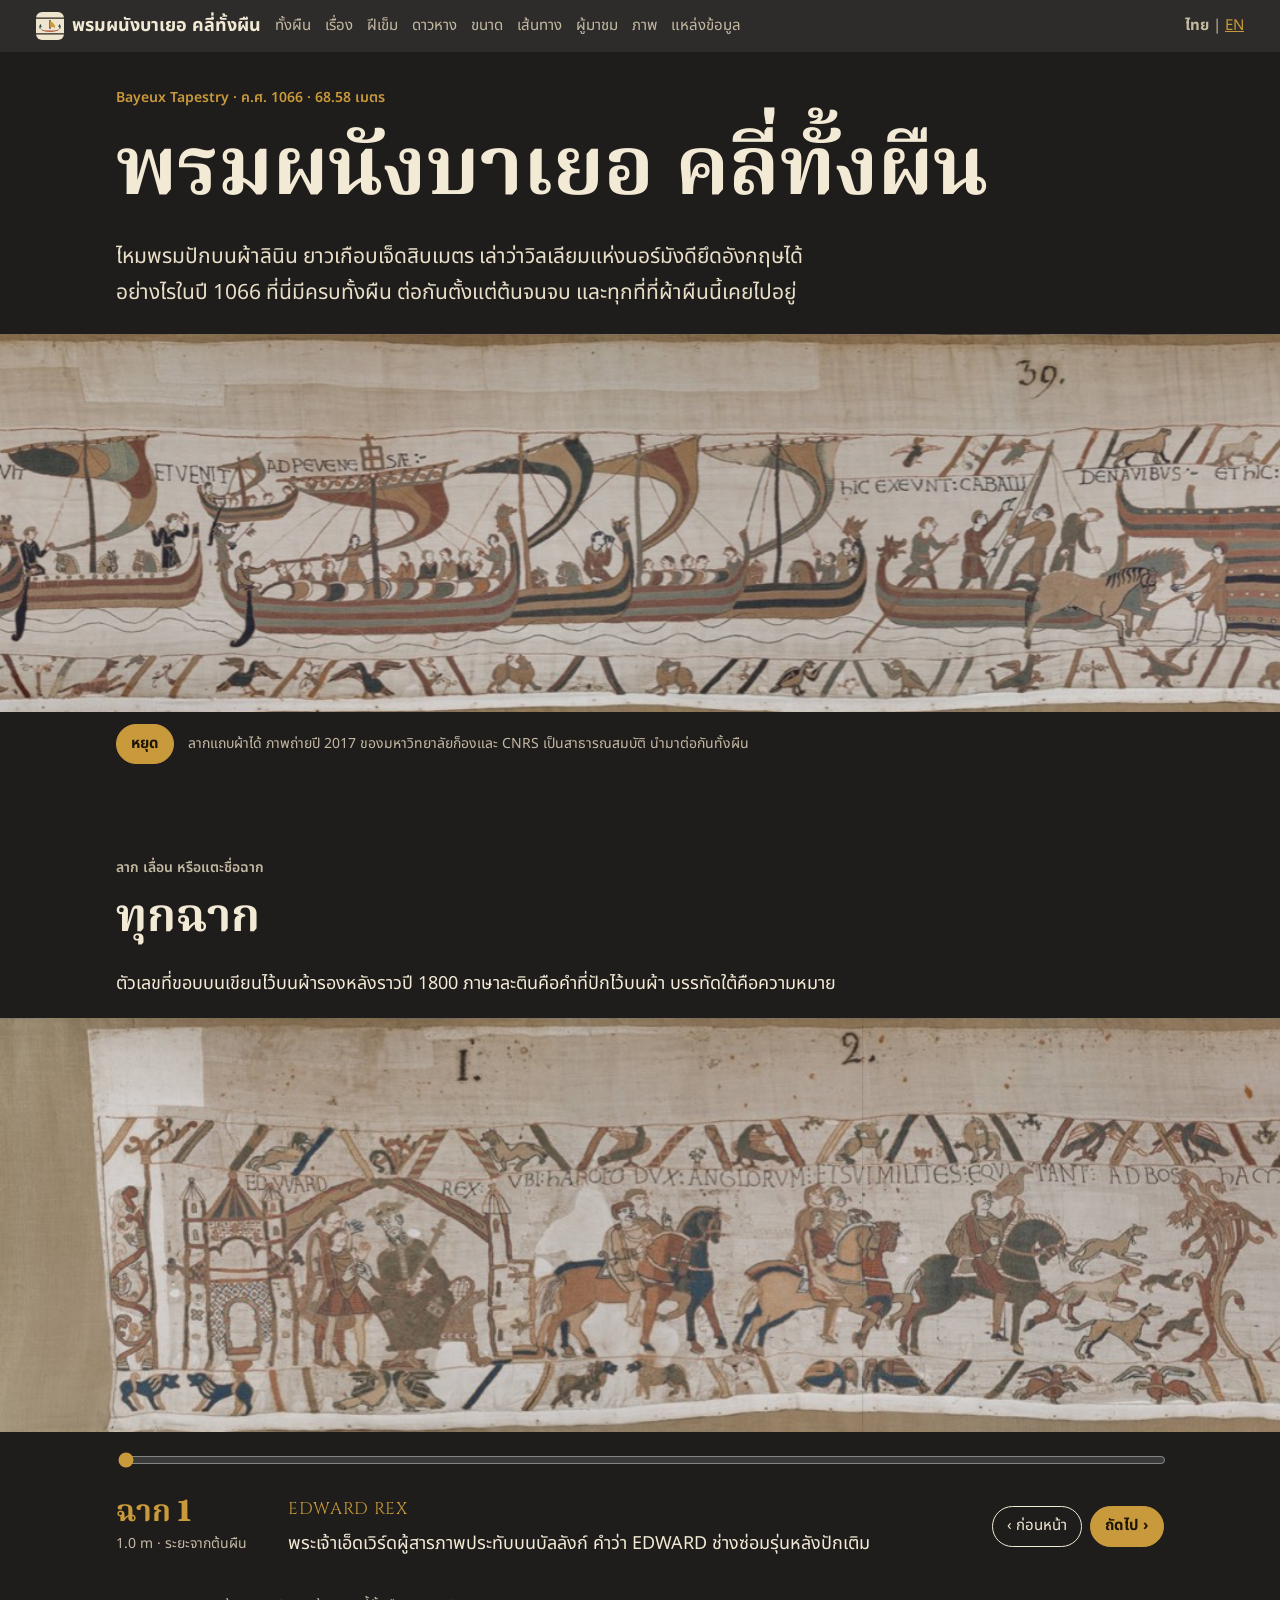
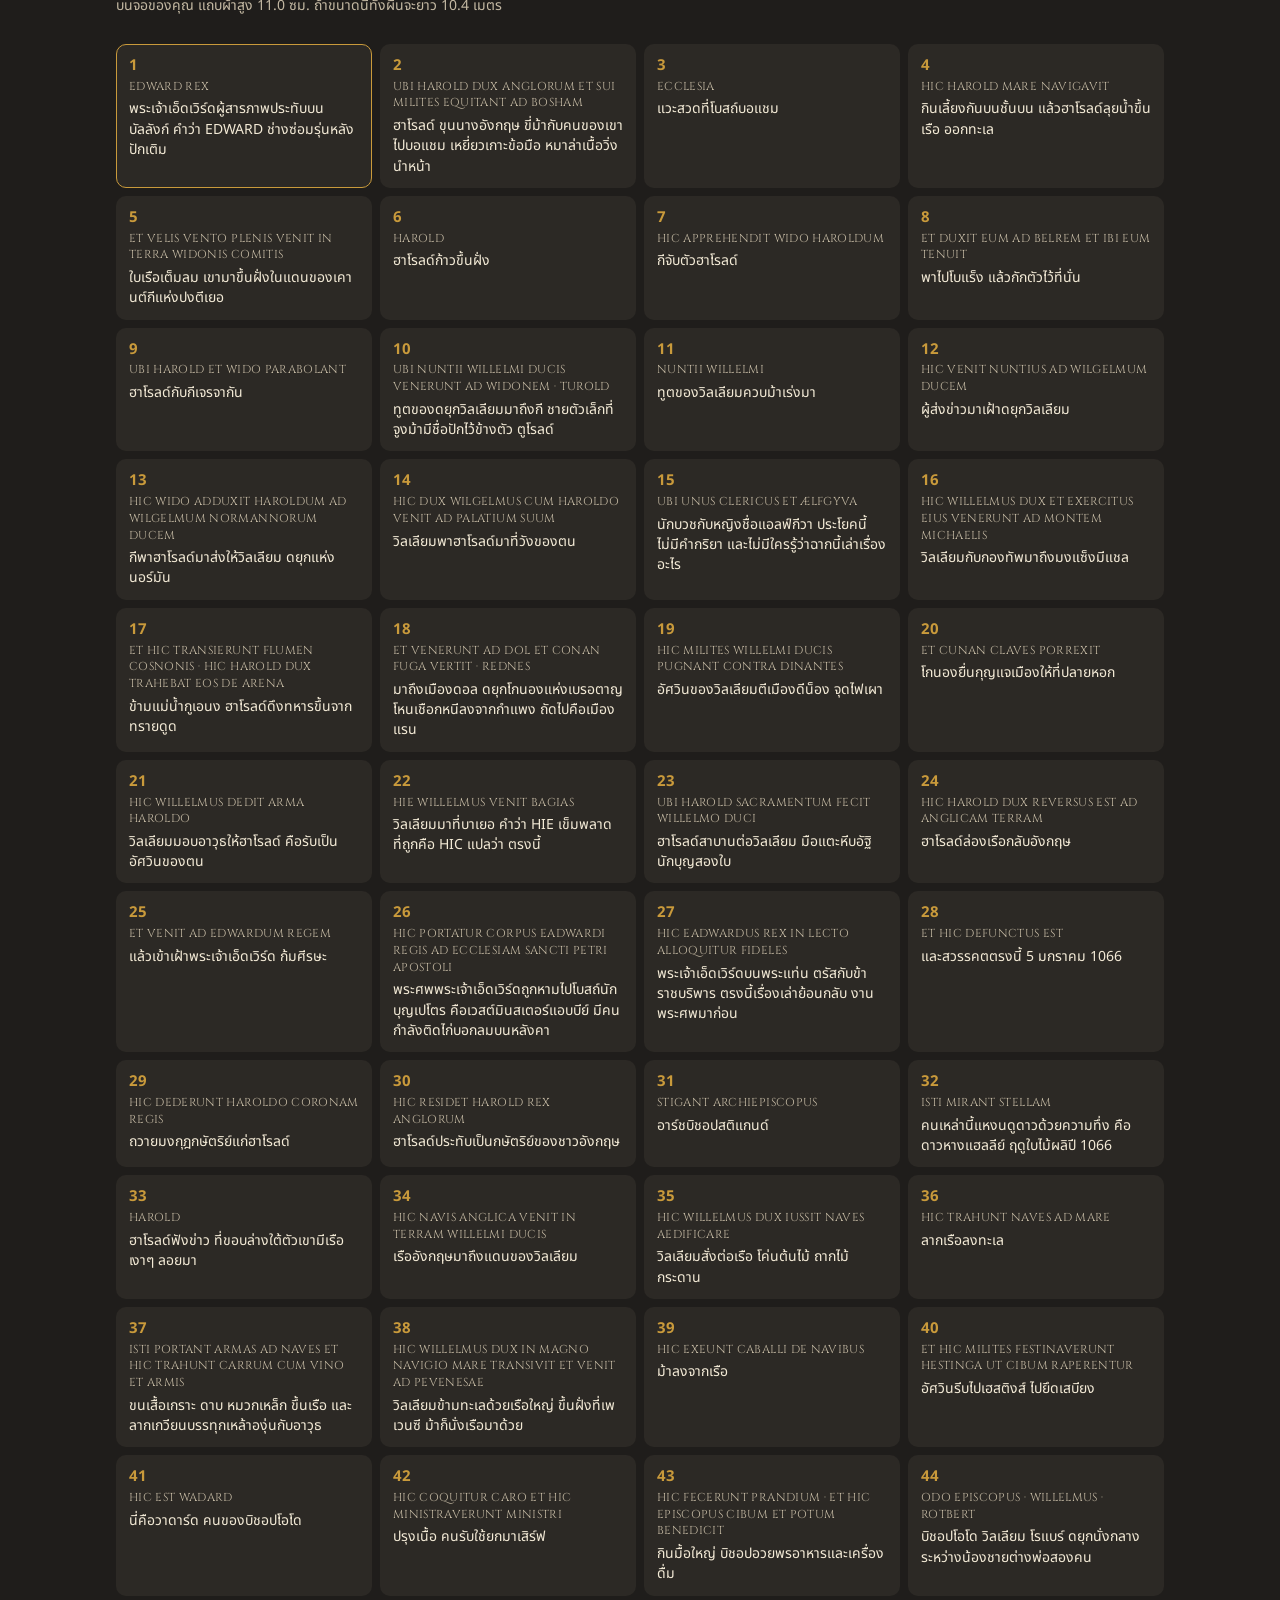
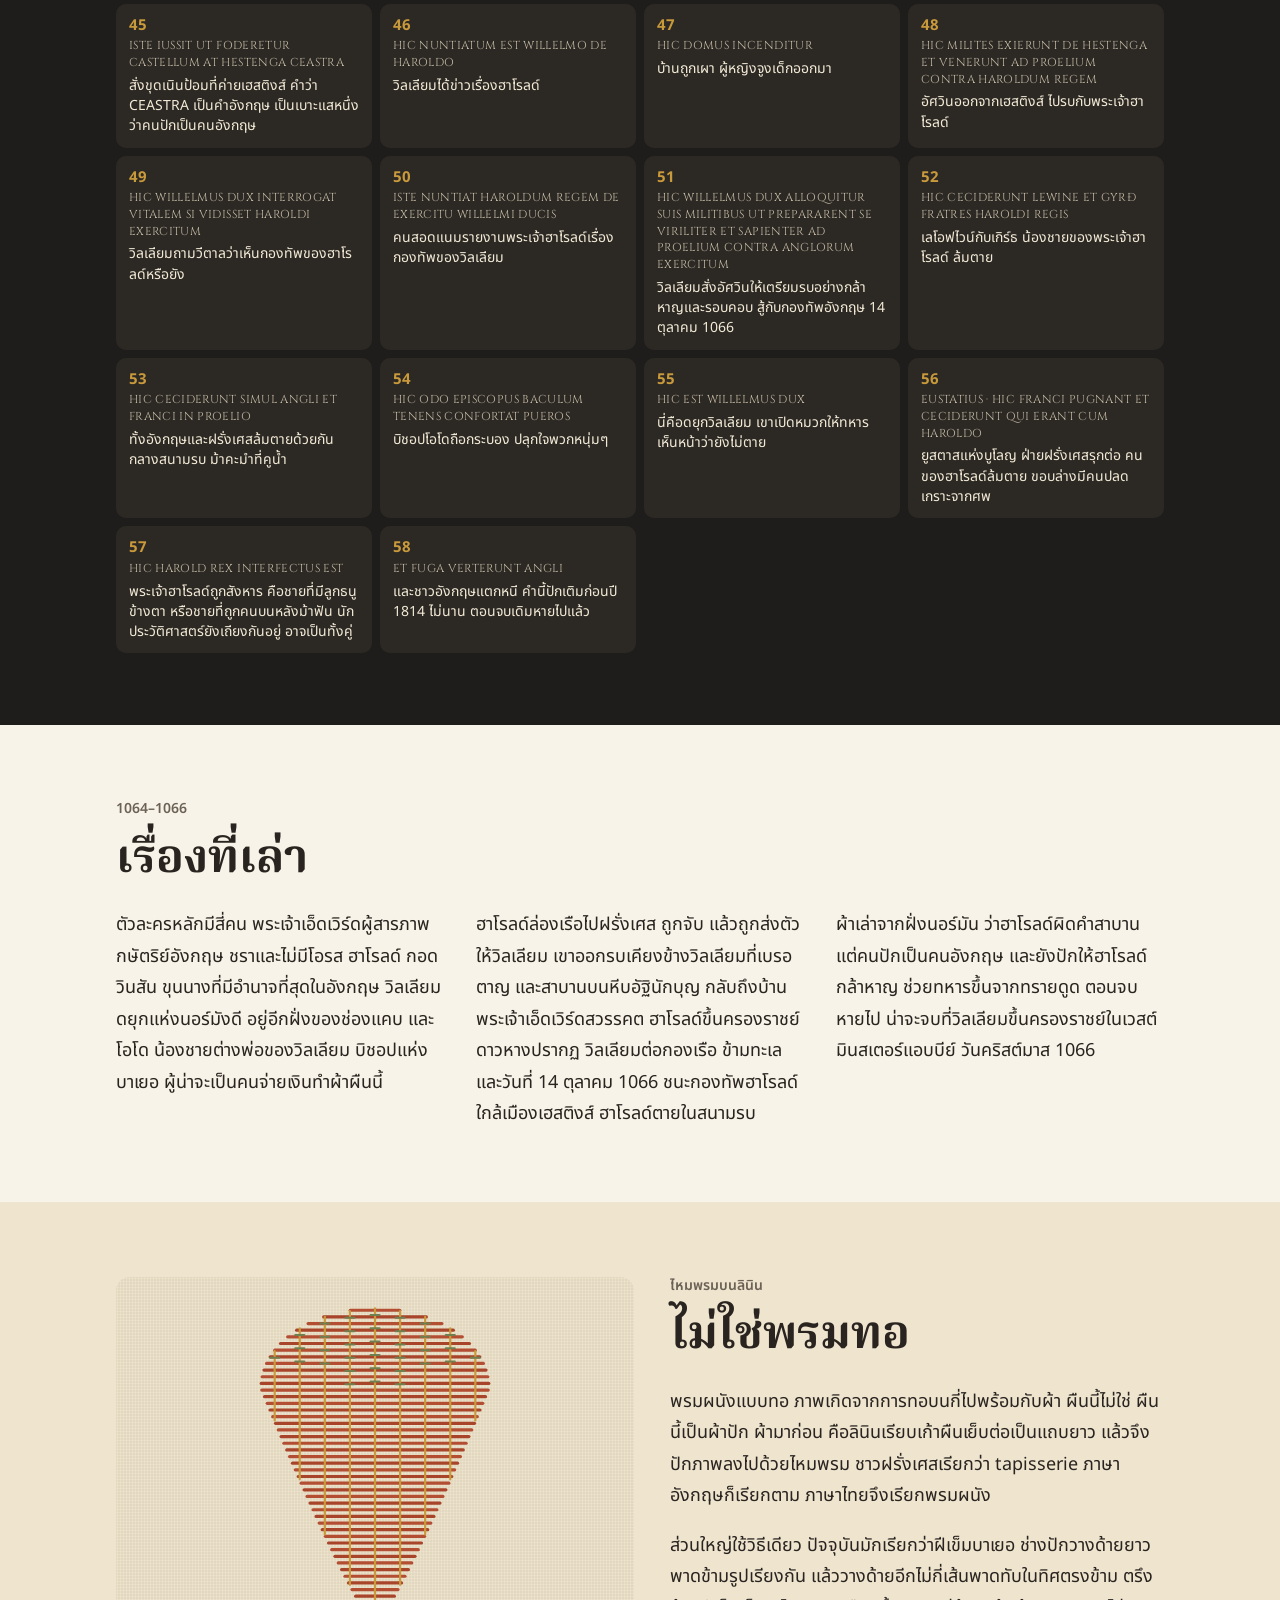
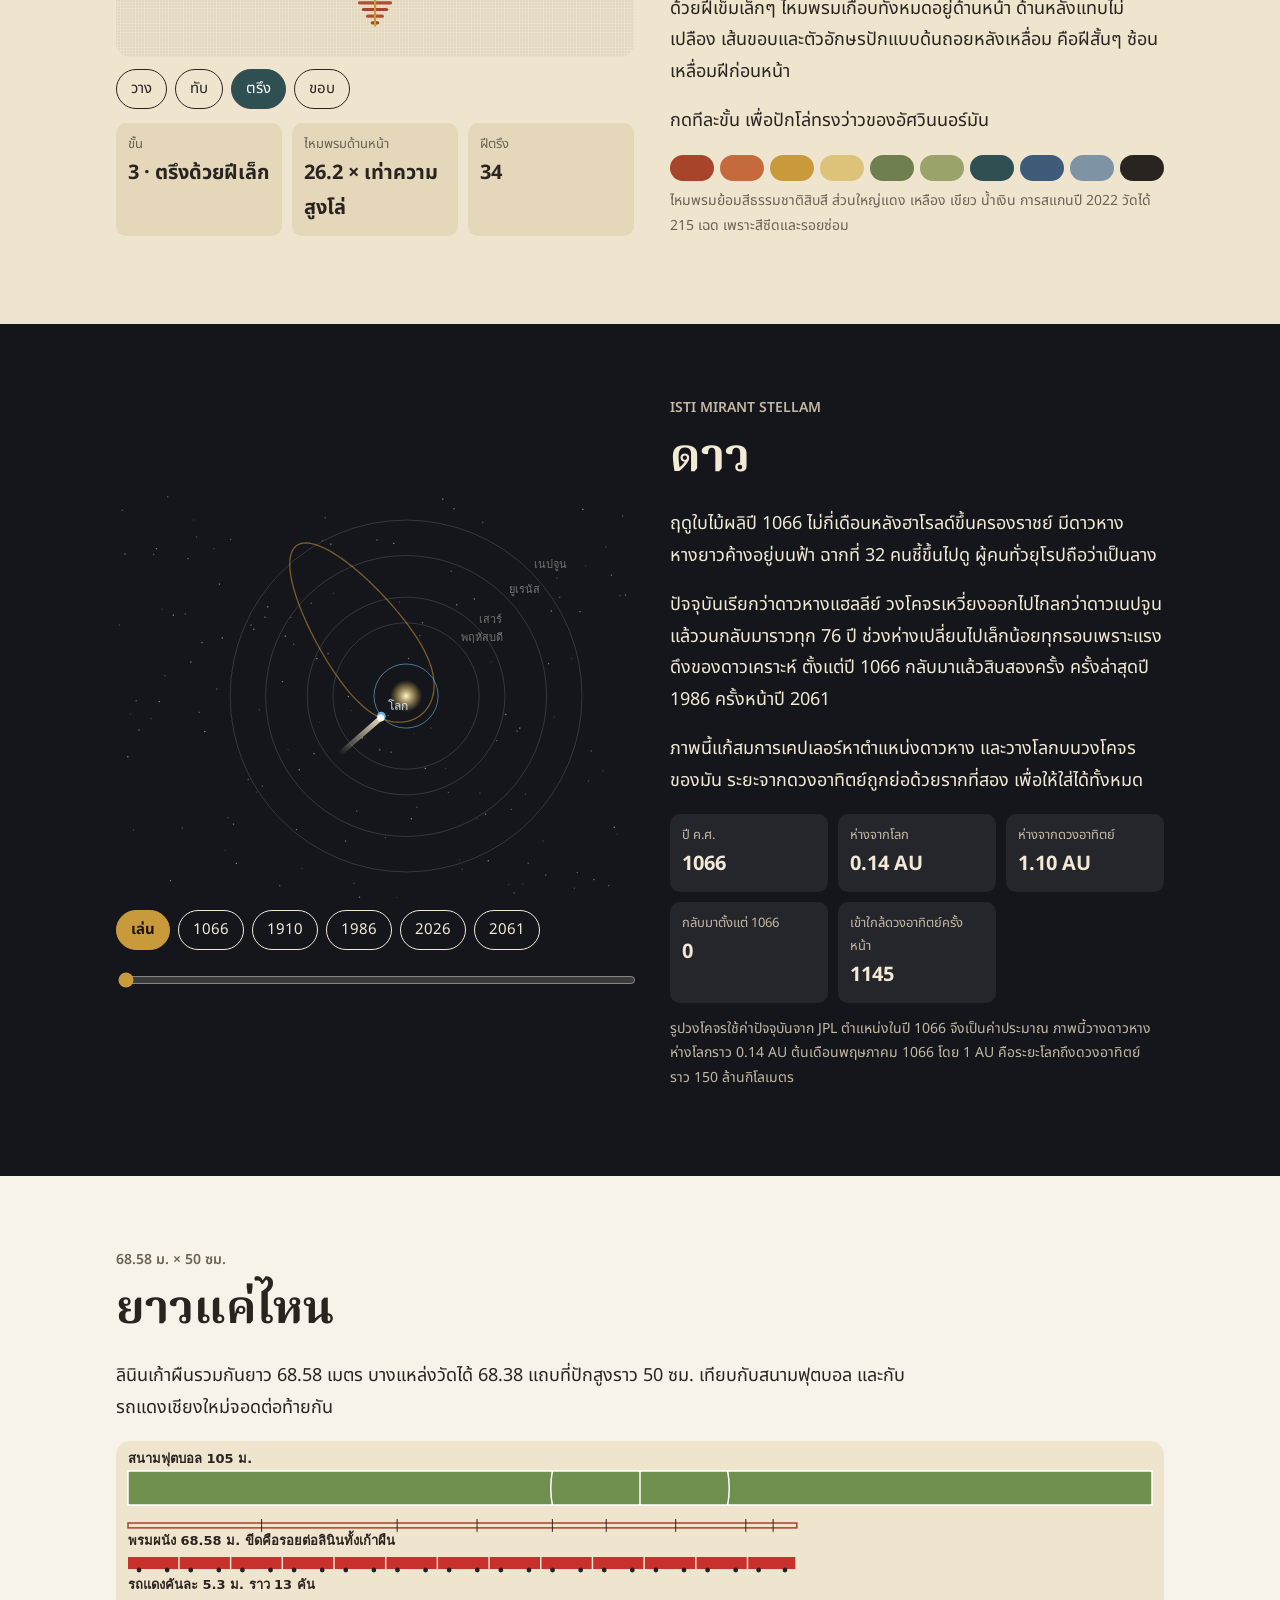
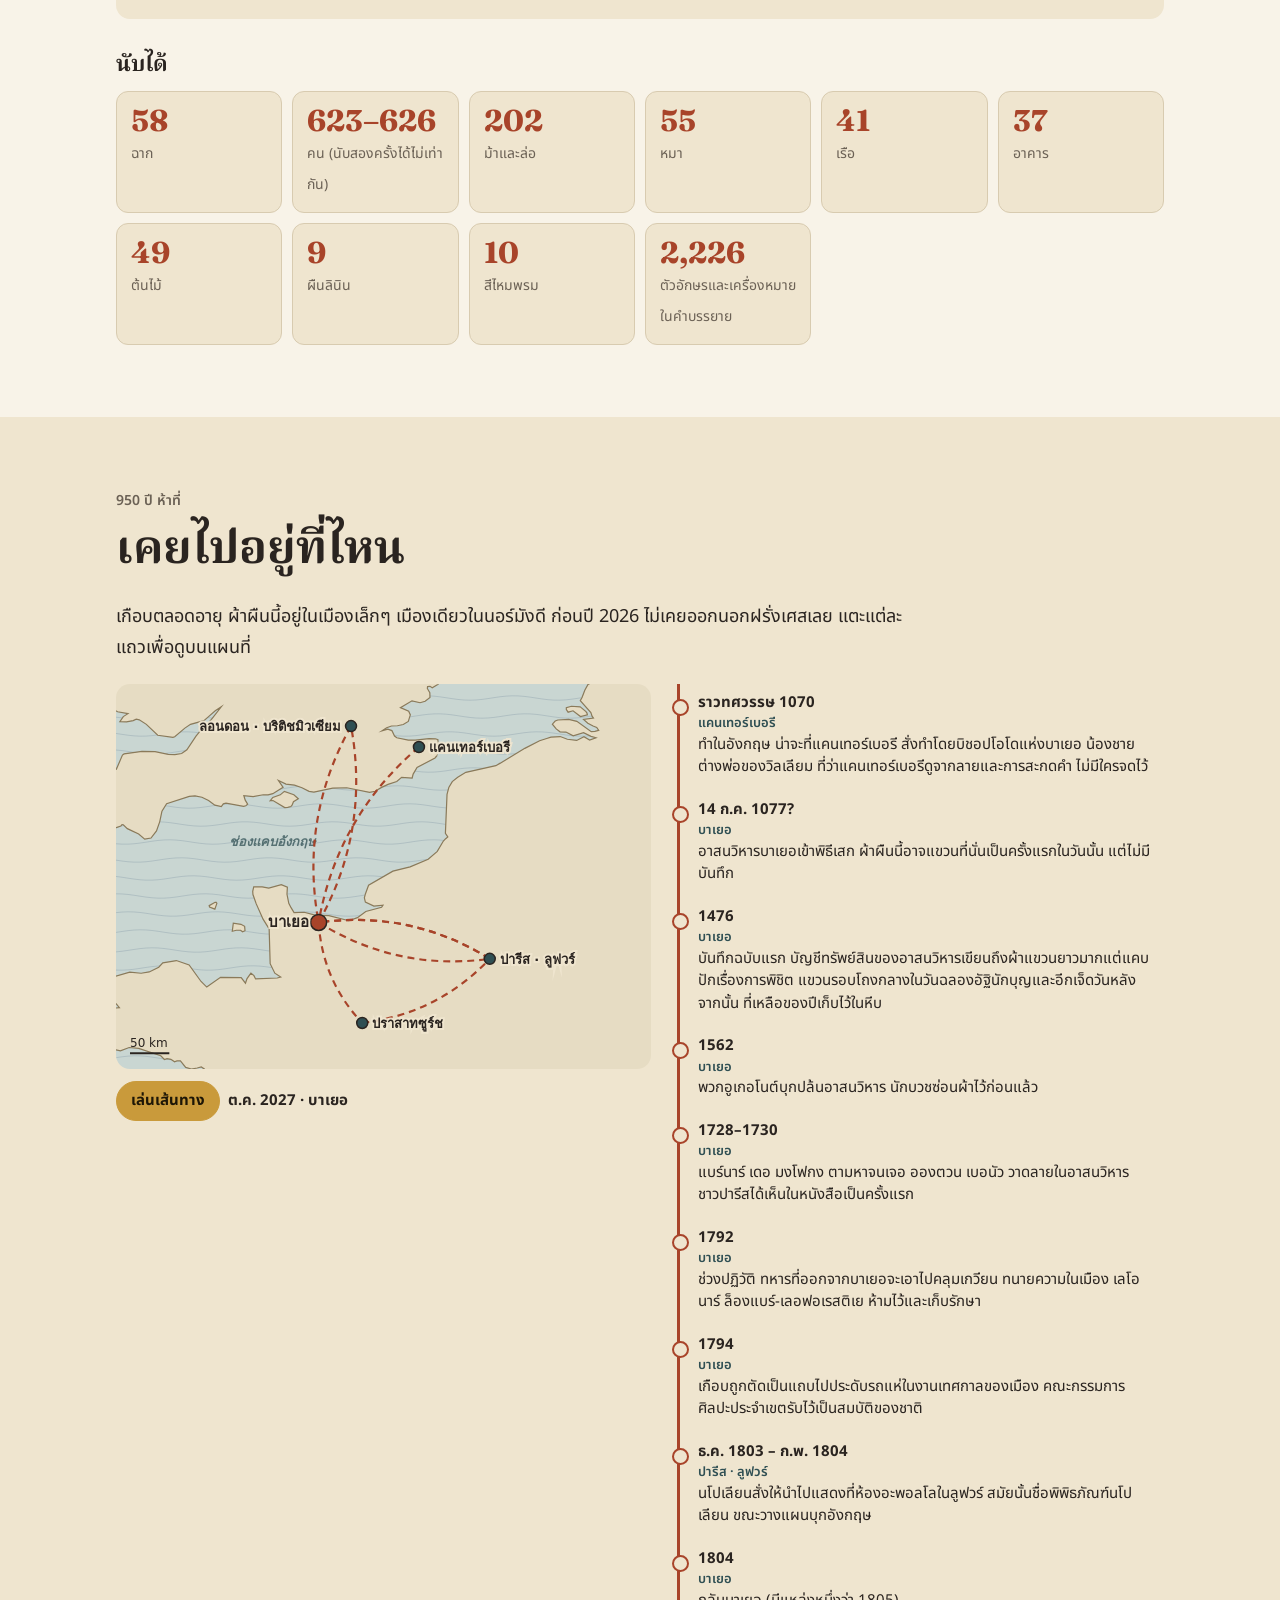
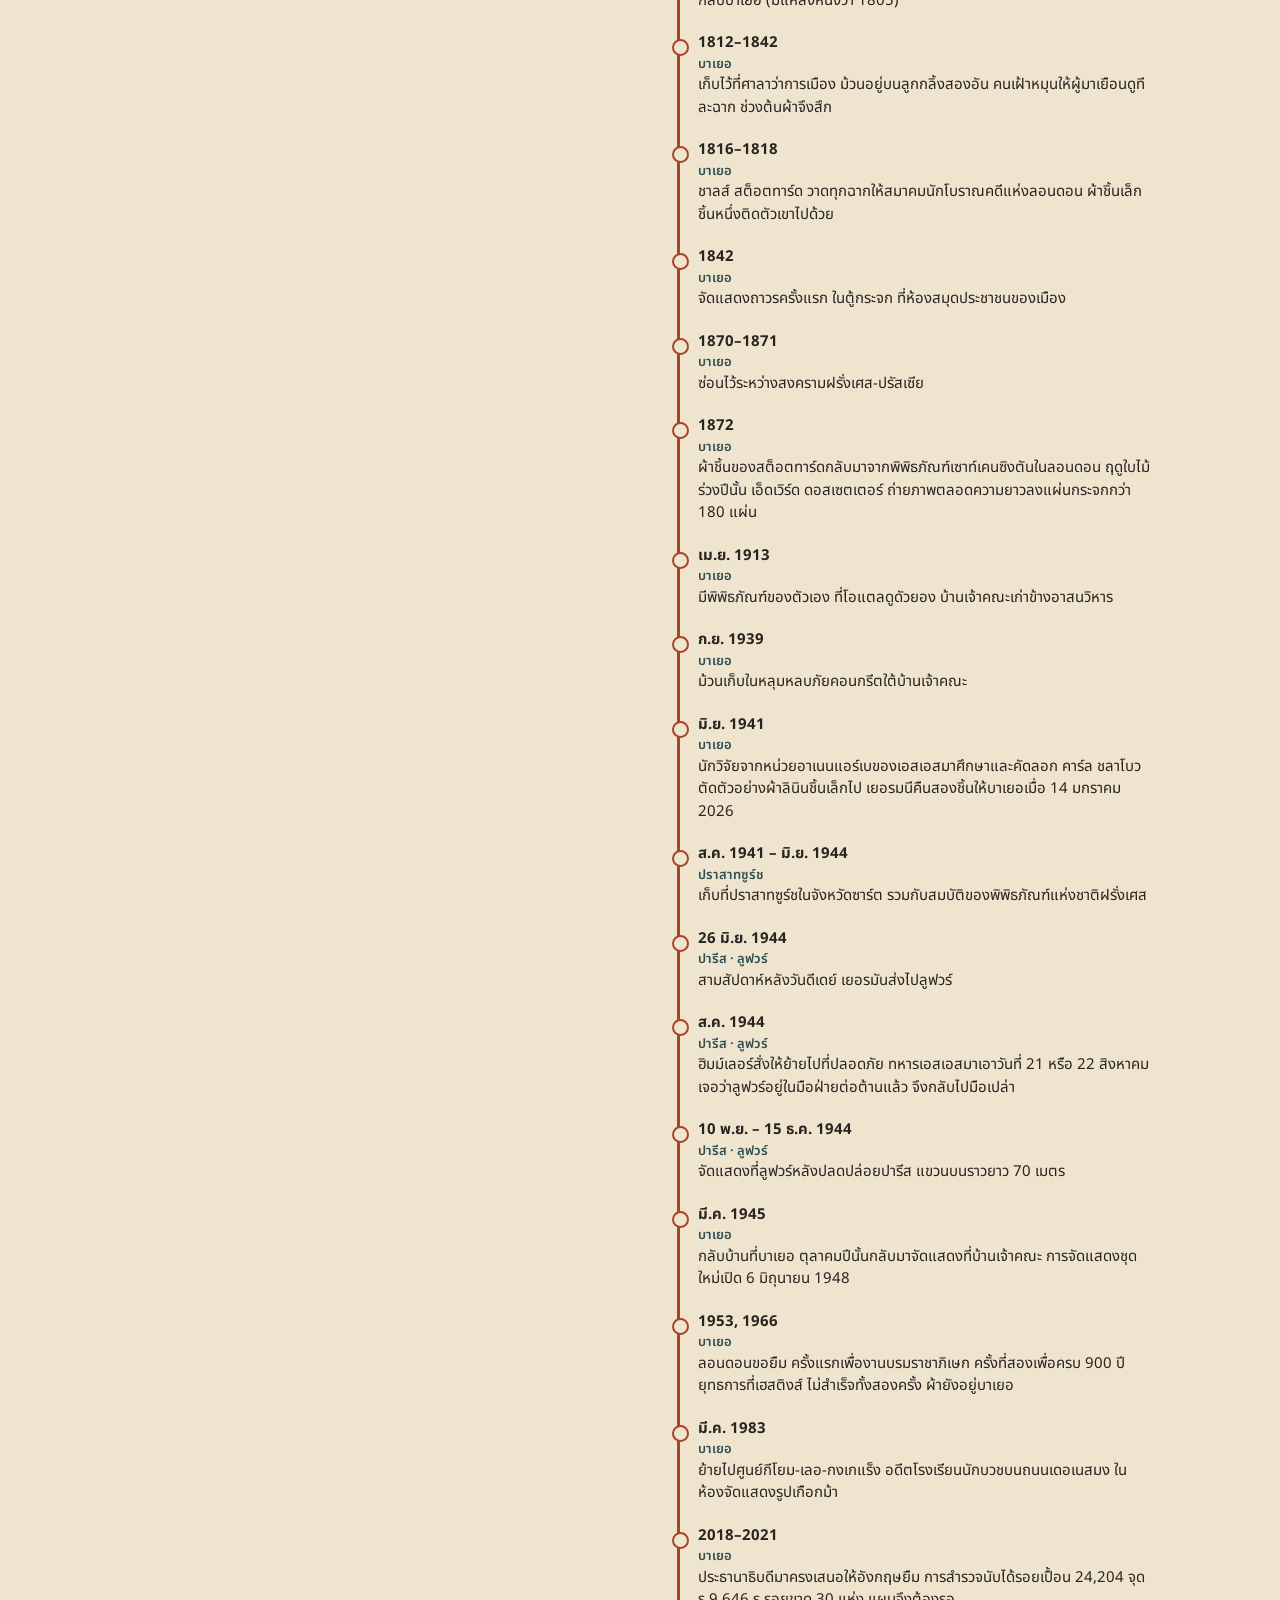
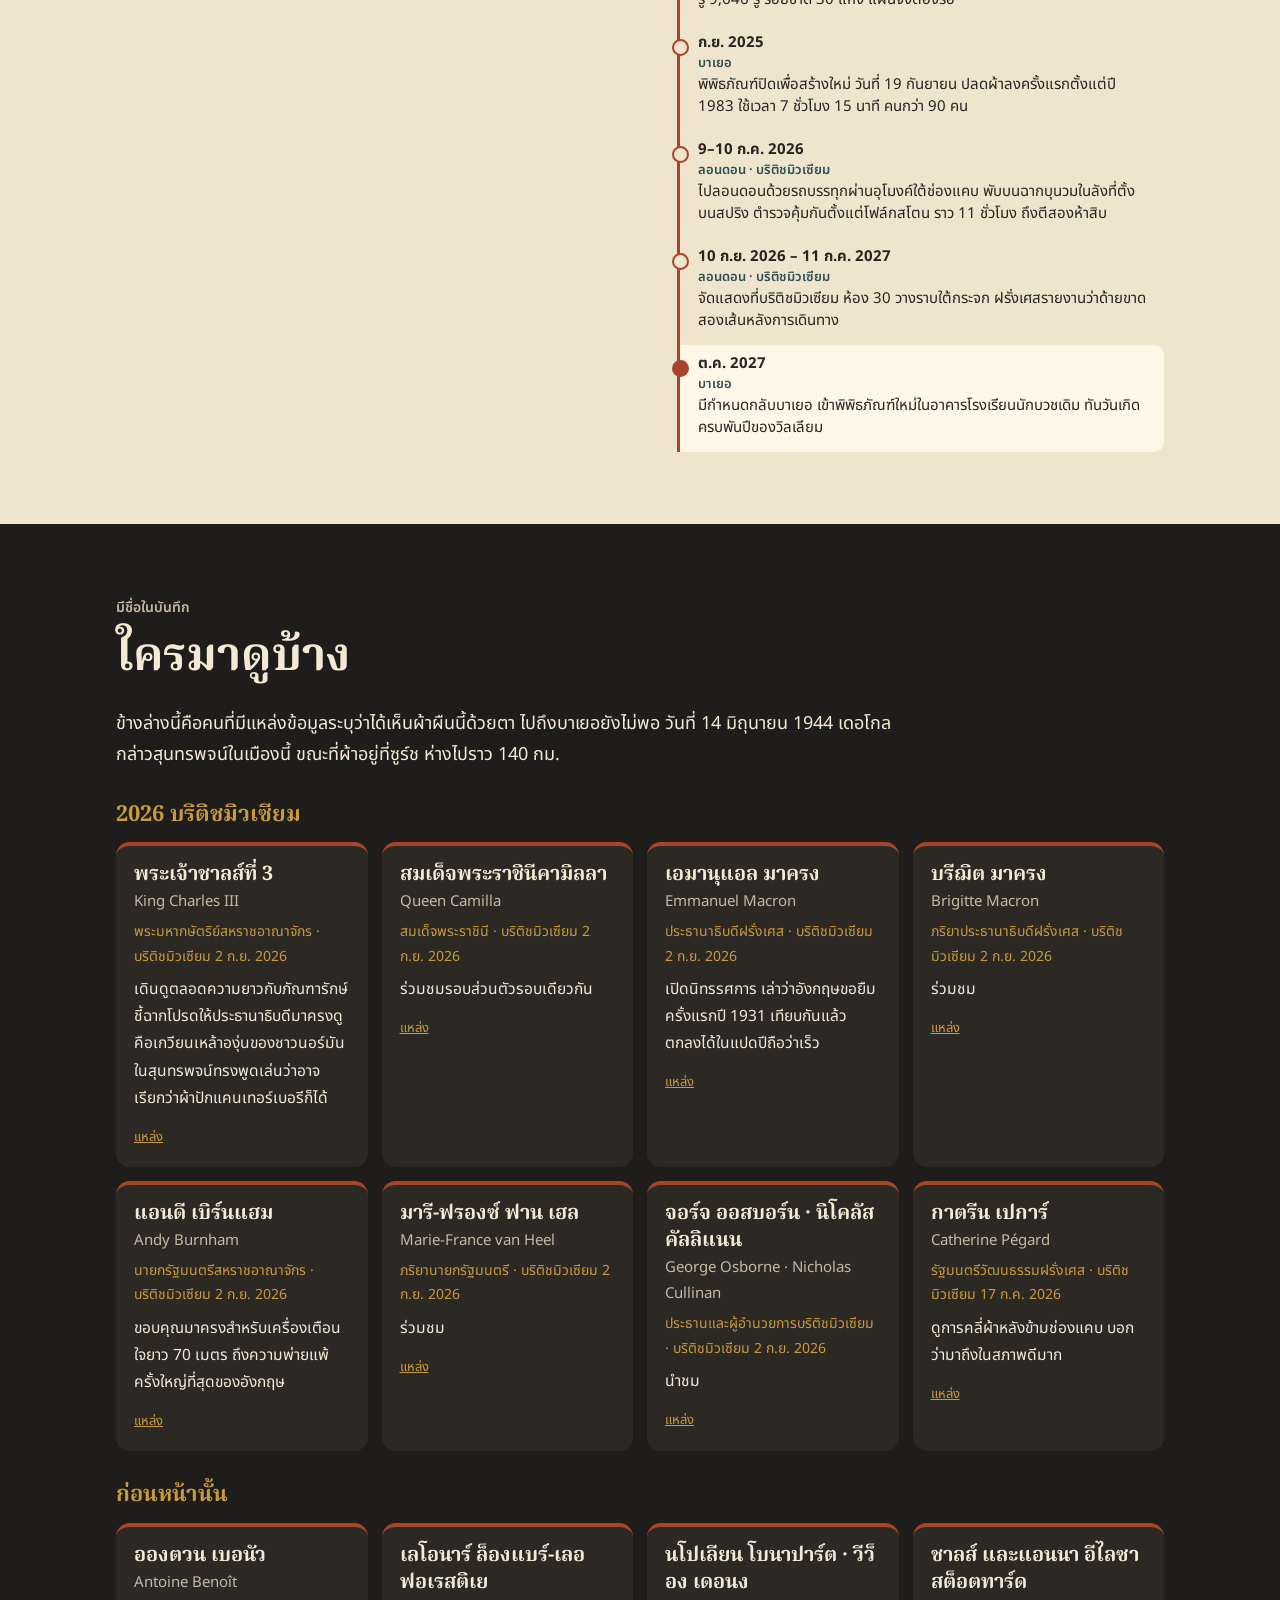
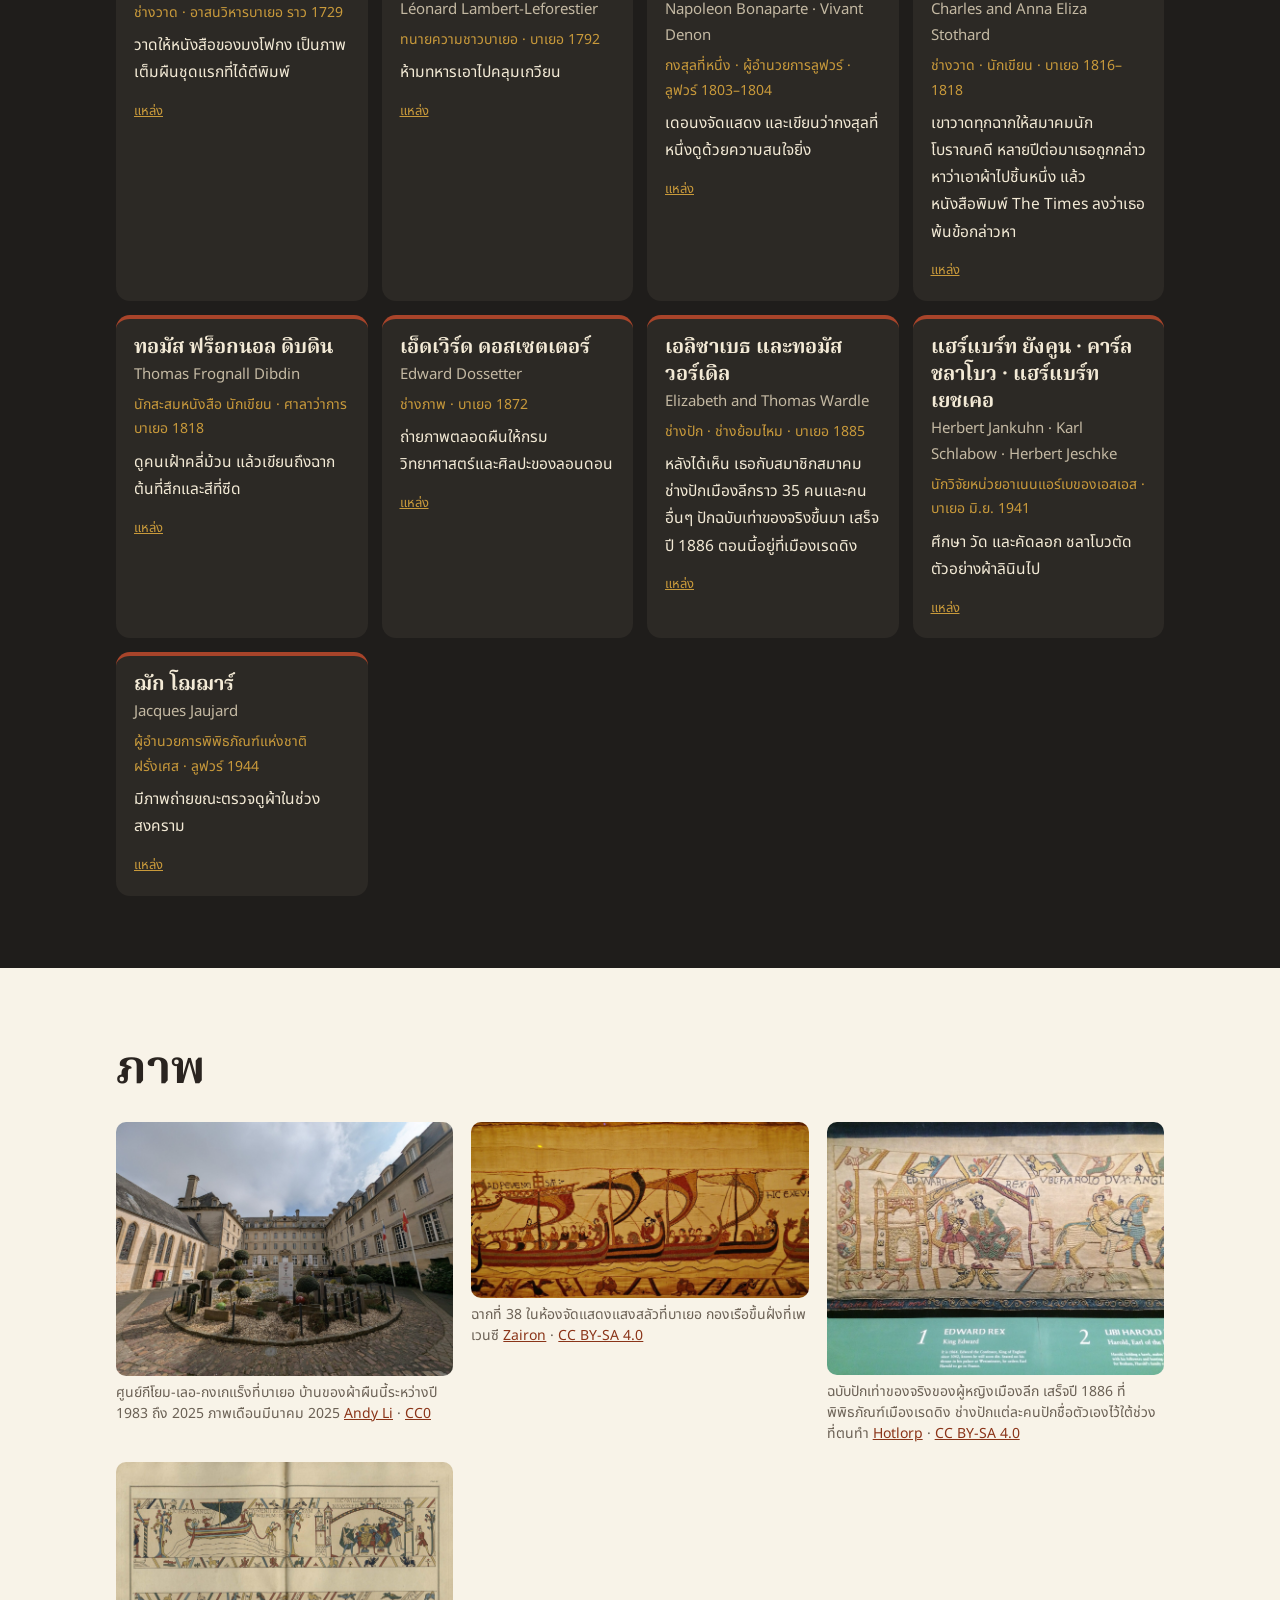
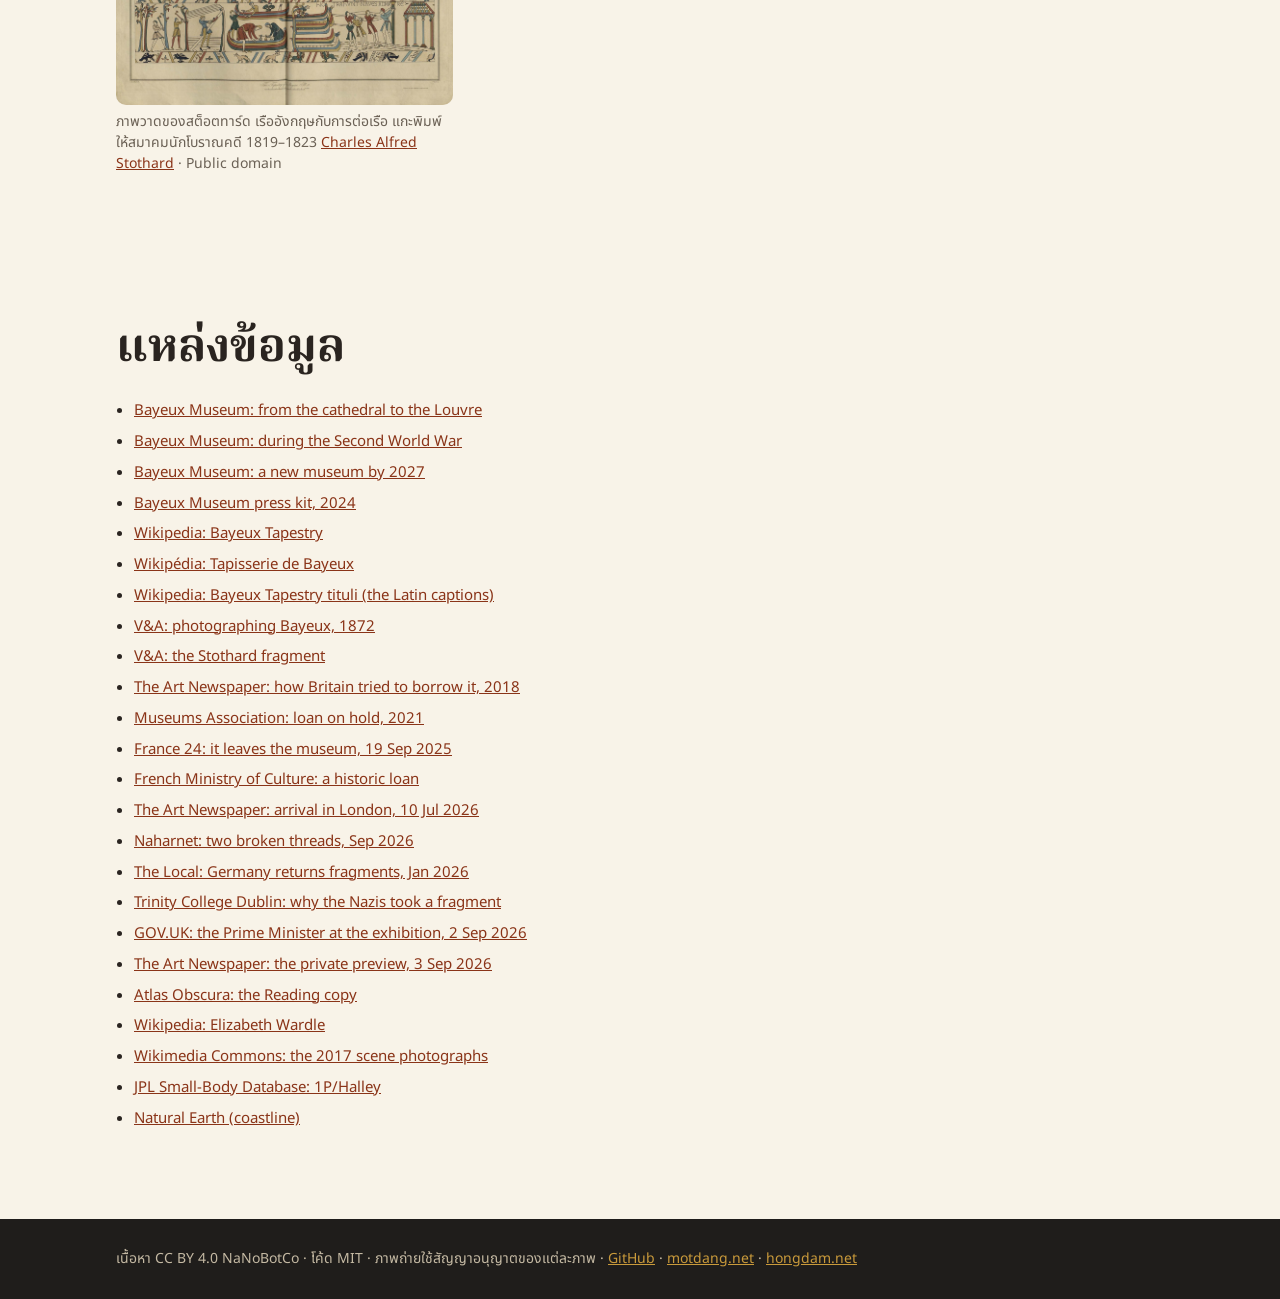
==== docs/th/index.html @ fc05273f "The Bayeux Tapestry, Unrolled" ====
<!doctype html><html lang="th" translate="no" class="notranslate"><head>
<meta charset="utf-8"><meta name="viewport" content="width=device-width,initial-scale=1">
<meta name="google" content="notranslate">
<script>if(/[.]translate[.]goog$/.test(location.hostname))location.replace("https://"+location.hostname.slice(0,-15).replace(/--/g,"~").replace(/-/g,".").replace(/~/g,"-")+location.pathname+location.search.replace(/([?&])_x_tr_[^&]*/g,"$1").replace(/[?&]+$/,"").replace(/[?]&+/,"?")+location.hash)</script>
<title>พรมผนังบาเยอ คลี่ทั้งผืน · The Bayeux Tapestry, Unrolled</title>
<meta name="description" content="พรมผนังบาเยอทั้งผืน ครบ 58 ฉากพร้อมคำละติน ฝีเข็ม ดาวหางแฮลลีย์ เส้นทางจากแคนเทอร์เบอรีถึงบริติชมิวเซียม และใครมาดูบ้าง">
<meta name="theme-color" content="#1f1d1b">
<link rel="canonical" href="https://nanobotco.github.io/bayeux-tapestry/th/">
<link rel="alternate" hreflang="en" href="https://nanobotco.github.io/bayeux-tapestry/"><link rel="alternate" hreflang="th" href="https://nanobotco.github.io/bayeux-tapestry/th/"><link rel="alternate" hreflang="x-default" href="https://nanobotco.github.io/bayeux-tapestry/">
<meta property="og:type" content="website"><meta property="og:site_name" content="The Bayeux Tapestry, Unrolled · พรมผนังบาเยอ คลี่ทั้งผืน">
<meta property="og:title" content="พรมผนังบาเยอ คลี่ทั้งผืน"><meta property="og:description" content="พรมผนังบาเยอทั้งผืน ครบ 58 ฉากพร้อมคำละติน ฝีเข็ม ดาวหางแฮลลีย์ เส้นทางจากแคนเทอร์เบอรีถึงบริติชมิวเซียม และใครมาดูบ้าง"><meta property="og:url" content="https://nanobotco.github.io/bayeux-tapestry/th/">
<meta property="og:image" content="https://nanobotco.github.io/bayeux-tapestry/card.jpg"><meta property="og:image:secure_url" content="https://nanobotco.github.io/bayeux-tapestry/card.jpg"><meta property="og:image:type" content="image/jpeg">
<meta property="og:image:width" content="1200"><meta property="og:image:height" content="630">
<meta property="og:image:alt" content="William's fleet crossing the Channel on the Bayeux Tapestry, with the title">
<meta property="og:locale" content="th_TH"><meta property="og:locale:alternate" content="en_US">
<meta name="twitter:card" content="summary_large_image"><meta name="twitter:image" content="https://nanobotco.github.io/bayeux-tapestry/card.jpg">
<link rel="icon" href="../icon.svg" type="image/svg+xml">
<link rel="alternate" type="text/plain" href="https://nanobotco.github.io/bayeux-tapestry/llms.txt" title="llms.txt">
<link rel="preconnect" href="https://fonts.googleapis.com"><link rel="preconnect" href="https://fonts.gstatic.com" crossorigin>
<link href="https://fonts.googleapis.com/css2?family=Cinzel:wght@600;700&family=Fraunces:opsz,wght@9..144,600;9..144,700&family=Noto+Sans+Thai:wght@400;600;700&family=Noto+Serif+Thai:wght@600;700&display=swap" rel="stylesheet">
<script>if(/[?&]card/.test(location.search))document.documentElement.classList.add("card")</script>
<style>:root{--back:#1f1d1b;--back2:#2c2925;--ink:#f3ead6;--dim:#c4b9a3;--linen:#efe5cf;--linen2:#e4d7ba;--red:#a8442a;--ochre:#c99a3b;--green:#6f7f4f;--teal:#2f4f53;--blue:#3e5c7a;--text:#2a2420;--mute:#6b6155;--rule:#d8cbb0;--night:#14161b}
*{box-sizing:border-box}
html{scroll-behavior:smooth;-webkit-text-size-adjust:100%}
body{margin:0;background:#f8f3e8;color:var(--text);font:17px/1.6 "Noto Sans Thai",system-ui,-apple-system,"Segoe UI",sans-serif}
html[lang=th] body{font-size:18px;line-height:1.75}
a{color:#8a3418}
h1,h2,h3{font-family:Fraunces,"Noto Serif Thai",Georgia,serif;font-weight:700;line-height:1.15;margin:0 0 .4em}
html[lang=th] h1,html[lang=th] h2,html[lang=th] h3{font-family:"Noto Serif Thai",Fraunces,serif;line-height:1.35}
h2{font-size:clamp(28px,4.6vw,46px)}
h3{font-size:22px}
.in{max-width:1080px;margin:0 auto;padding:0 16px}
.kick{font-size:14px;letter-spacing:.06em;text-transform:uppercase;color:var(--mute);margin:0 0 .5em;font-weight:600}
html[lang=th] .kick{text-transform:none;letter-spacing:0}
.sec{padding:72px 0}
.sec p{max-width:44em}
.dark{background:var(--back);color:var(--ink)}
.dark a{color:var(--ochre)}
.dark .kick,.night .kick{color:var(--dim)}
.night{background:var(--night);color:var(--ink)}
.night a{color:var(--ochre)}
.linen{background:var(--linen)}
canvas{display:block;width:100%;touch-action:pan-y}
.cv{border-radius:14px}
.cv.paper{background:var(--linen)}
.note{font-size:14px;color:var(--mute);margin-top:.6em}
.dark .note,.night .note,.hero .note{color:var(--dim)}
/* top bar */
header.top{position:sticky;top:0;z-index:20;background:rgba(31,29,27,.93);backdrop-filter:blur(8px);-webkit-backdrop-filter:blur(8px);color:var(--ink);transition:transform .25s}
header.top .in{display:flex;align-items:center;gap:14px;min-height:52px;max-width:1240px}
.brand{display:flex;align-items:center;gap:8px;color:var(--ink);text-decoration:none;font-weight:700;white-space:nowrap}
header.top nav{display:flex;gap:14px;overflow-x:auto;scrollbar-width:none;flex:1;font-size:15px}
header.top nav::-webkit-scrollbar{display:none}
header.top nav a{color:var(--dim);text-decoration:none;white-space:nowrap;padding:6px 0}
header.top nav a:hover{color:var(--ochre)}
.lang{white-space:nowrap;font-size:15px;color:var(--dim)}
.lang a{color:var(--ochre)}
body.nav-away header.top{transform:translateY(-100%)}
@media (max-width:720px){.brand span{display:none}}
/* the strip */
.reel{position:relative;overflow:hidden;background:var(--back2);cursor:grab;touch-action:pan-y;user-select:none;-webkit-user-select:none}
.reel.grab{cursor:grabbing}
.reel .track{position:absolute;left:0;top:0;height:100%;will-change:transform}
.reel img{position:absolute;top:0;display:block;max-width:none;pointer-events:none}
.hero{background:var(--back);color:var(--ink);overflow:hidden}
.hero-t{max-width:1080px;margin:0 auto;padding:34px 16px 22px}
.hero-t h1{font-size:clamp(38px,7vw,82px);margin:0}
.hero-t .kick{color:var(--ochre)}
.hero-t .lede{font-size:clamp(17px,2.2vw,21px);max-width:34em;margin:.5em 0 0;color:#e9dfc8}
.hreel{height:clamp(220px,42vh,420px)}
.tbar{display:flex;flex-wrap:wrap;align-items:center;gap:6px 14px;padding:12px 16px 20px;max-width:1080px;margin:0 auto}
.tbar .note{margin:0;flex:1 1 300px}
.reel.big{height:clamp(240px,46vh,460px);margin:18px 0 10px}
.pill{font:inherit;font-size:15px;border:1.5px solid currentColor;background:transparent;color:inherit;border-radius:999px;padding:6px 14px;cursor:pointer;min-height:38px}
.pill.hot{background:var(--ochre);color:#1d1606;border-color:var(--ochre);font-weight:700}
.pill[aria-pressed=true]{background:var(--teal);color:#fff;border-color:var(--teal)}
.night .pill[aria-pressed=true],.dark .pill[aria-pressed=true]{background:var(--ink);color:var(--back)}
.btns{display:flex;flex-wrap:wrap;gap:8px;margin:12px 0}
input[type=range]{width:100%;accent-color:var(--ochre);min-height:32px}
.cap{display:grid;grid-template-columns:150px 1fr auto;gap:10px 22px;align-items:start;margin-top:8px}
.capn b{display:block;font-family:Fraunces,"Noto Serif Thai",serif;font-size:30px;color:var(--ochre);line-height:1.1}
.capn span{font-size:14px;color:var(--dim)}
.latin{font-family:Cinzel,Georgia,serif;font-size:17px;letter-spacing:.04em;color:var(--ochre);margin:0 0 .2em;max-width:none}
.say{margin:0;font-size:18px;min-height:3.2em}
@media (max-width:760px){.cap{grid-template-columns:1fr}.cap .btns{margin:0}}
.scenes{list-style:none;padding:0;margin:26px 0 0;display:grid;grid-template-columns:repeat(auto-fill,minmax(230px,1fr));gap:8px}
.scenes li{background:var(--back2);border-radius:10px;padding:10px 12px;font-size:14px;line-height:1.45;cursor:pointer;border:1.5px solid transparent}
.scenes li b{display:inline-block;min-width:1.8em;color:var(--ochre);font-size:15px}
.scenes li .la{display:block;font-family:Cinzel,Georgia,serif;font-size:11.5px;letter-spacing:.03em;color:var(--dim);margin:2px 0 4px}
.scenes li.on{border-color:var(--ochre)}
/* columns */
.cols{columns:3 300px;column-gap:32px}
.cols p{margin-top:0;break-inside:avoid}
.two{display:grid;grid-template-columns:1.05fr 1fr;gap:36px;align-items:center}
@media (max-width:860px){.two{grid-template-columns:1fr}}
.readout{display:grid;grid-template-columns:repeat(auto-fit,minmax(130px,1fr));gap:10px;margin:14px 0}
.readout div{background:var(--linen2);border-radius:10px;padding:10px 12px}
.night .readout div,.dark .readout div{background:rgba(255,255,255,.07)}
.readout span{display:block;font-size:13px;color:var(--mute)}
.night .readout span{color:var(--dim)}
.readout b{font-size:20px;font-variant-numeric:tabular-nums}
.wools{display:flex;gap:6px;margin:14px 0 4px}
.wools i{flex:1;height:26px;border-radius:13px;background-image:repeating-linear-gradient(60deg,rgba(255,255,255,.18) 0 2px,transparent 2px 6px)}
/* counts */
.counts{display:grid;grid-template-columns:repeat(auto-fill,minmax(150px,1fr));gap:10px;margin-top:10px}
.counts div{background:var(--linen);border:1px solid var(--rule);border-radius:12px;padding:12px 14px}
.counts b{display:block;font-family:Fraunces,"Noto Serif Thai",serif;font-size:30px;color:var(--red);line-height:1.1}
.counts span{font-size:14px;color:var(--mute)}
#size h3{margin-top:32px}
/* travels */
.mapwrap{display:grid;grid-template-columns:1.1fr 1fr;gap:26px;margin-top:20px;align-items:start}
.mapcol{position:sticky;top:64px}
@media (max-width:900px){.mapwrap{grid-template-columns:1fr}.mapcol{position:sticky;top:0;z-index:5;background:var(--linen);padding-bottom:4px}}
.mnow{font-size:15px;align-self:center}
.tl{list-style:none;padding:0;margin:0;border-left:3px solid var(--red)}
.tl li{position:relative;padding:8px 12px 12px 18px;cursor:pointer;border-radius:0 10px 10px 0;font-size:15px;line-height:1.5}
.tl li::before{content:"";position:absolute;left:-8px;top:15px;width:13px;height:13px;border-radius:50%;background:var(--linen);border:2.5px solid var(--red)}
.tl li b{display:block;font-size:15px}
.tl li .pl{display:block;font-size:13px;color:var(--teal);font-weight:600}
.tl li.on{background:#fff8e8}
.tl li.on::before{background:var(--red)}
/* visitors */
.vh{margin-top:30px;color:var(--ochre)}
.vis{display:grid;grid-template-columns:repeat(auto-fill,minmax(250px,1fr));gap:14px;margin-top:12px}
.vis article{background:var(--back2);border-radius:14px;padding:16px 18px;border-top:4px solid var(--red)}
.vis h3{font-size:20px;margin:0}
.vis .th{color:var(--dim);margin:0 0 .3em;font-size:15px}
.vis .role{font-size:14px;color:var(--ochre);margin:0 0 .5em}
.vis p{font-size:15.5px;margin:0 0 .5em}
.vis .vs{font-size:13px}
/* photos */
.ph{display:grid;grid-template-columns:repeat(auto-fit,minmax(300px,1fr));gap:18px;margin-top:20px}
.ph figure{margin:0}
.ph img{width:100%;height:auto;border-radius:10px;display:block;background:#ddd}
.ph figcaption{font-size:14px;color:var(--mute);margin-top:6px;line-height:1.5}
.src{font-size:15px;padding-left:1.2em}
.src li{margin:.3em 0}
footer.bot{background:var(--back);color:var(--dim);padding:28px 0;font-size:14px}
footer.bot a{color:var(--ochre)}
/* share card */
html.card header.top,html.card .tbar,html.card main>section:not(.hero),html.card footer,html.card .lede{display:none}
html.card .hero{height:100vh;display:flex;flex-direction:column}
html.card .hero-t{padding:40px 56px 26px;max-width:none;margin:0}
html.card .hero-t h1{font-size:84px}
html.card .hreel{flex:1;height:auto}
html.card .cardline{display:block}
.cardline{display:none;font-size:24px;color:#e9dfc8;margin:12px 0 0}
.cardline span{font-size:19px;color:var(--ochre)}
@media (prefers-reduced-motion:reduce){html{scroll-behavior:auto}}
</style>
</head><body>
<header class="top"><div class="in"><a class="brand" href="#top"><img src="../icon.svg" alt="" width="28" height="28"><span>พรมผนังบาเยอ คลี่ทั้งผืน</span></a>
<nav aria-label="Sections"><a href="#reel-sec">ทั้งผืน</a><a href="#story">เรื่อง</a><a href="#stitches">ฝีเข็ม</a><a href="#comet-sec">ดาวหาง</a><a href="#size">ขนาด</a><a href="#travels">เส้นทาง</a><a href="#visitors">ผู้มาชม</a><a href="#pictures">ภาพ</a><a href="#sources">แหล่งข้อมูล</a></nav>
<span class="lang"><b>ไทย</b> | <a href="../" hreflang="en">EN</a></span></div></header>
<main><section id="top" class="hero"><div class="hero-t"><p class="kick">Bayeux Tapestry · ค.ศ. 1066 · 68.58 เมตร</p><h1>พรมผนังบาเยอ คลี่ทั้งผืน</h1><p class="lede">ไหมพรมปักบนผ้าลินิน ยาวเกือบเจ็ดสิบเมตร เล่าว่าวิลเลียมแห่งนอร์มังดียึดอังกฤษได้อย่างไรในปี 1066 ที่นี่มีครบทั้งผืน ต่อกันตั้งแต่ต้นจนจบ และทุกที่ที่ผ้าผืนนี้เคยไปอยู่</p><p class="cardline">ครบทุกฉาก และทุกที่ที่เคยไป<br><span>nanobotco.github.io/bayeux-tapestry</span></p></div>
<div id="hreel" class="reel hreel" role="img" aria-label="ไหมพรมปักบนผ้าลินิน ยาวเกือบเจ็ดสิบเมตร เล่าว่าวิลเลียมแห่งนอร์มังดียึดอังกฤษได้อย่างไรในปี 1066 ที่นี่มีครบทั้งผืน ต่อกันตั้งแต่ต้นจนจบ และทุกที่ที่ผ้าผืนนี้เคยไปอยู่"></div>
<div class="tbar"><button id="hplay" class="pill hot" type="button">หยุด</button><p class="note">ลากแถบผ้าได้ ภาพถ่ายปี 2017 ของมหาวิทยาลัยก็องและ CNRS เป็นสาธารณสมบัติ นำมาต่อกันทั้งผืน</p></div></section>
<section id="reel-sec" class="sec dark"><div class="in"><p class="kick">ลาก เลื่อน หรือแตะชื่อฉาก</p><h2>ทุกฉาก</h2><p>ตัวเลขที่ขอบบนเขียนไว้บนผ้ารองหลังราวปี 1800 ภาษาละตินคือคำที่ปักไว้บนผ้า บรรทัดใต้คือความหมาย</p></div>
<div id="reel" class="reel big" role="img" aria-label="ทุกฉาก"></div>
<div class="in"><input id="rpos" type="range" min="0" value="0" aria-label="ระยะจากต้นผืน">
<div class="cap"><div class="capn"><b id="rscene">–</b><span><span id="rm">0 m</span> · ระยะจากต้นผืน</span></div>
<div class="capt"><p id="rlatin" class="latin" lang="la"></p><p id="rsay" class="say" aria-live="polite"></p></div>
<div class="btns"><button id="rprev" class="pill" type="button">‹ ก่อนหน้า</button><button id="rnext" class="pill hot" type="button">ถัดไป ›</button></div></div>
<p id="onscreen" class="note"></p>
<ol class="scenes"><li data-k="0"><b>1</b><span class="la">EDWARD REX</span><span>พระเจ้าเอ็ดเวิร์ดผู้สารภาพประทับบนบัลลังก์ คำว่า EDWARD ช่างซ่อมรุ่นหลังปักเติม</span></li><li data-k="1"><b>2</b><span class="la">UBI HAROLD DUX ANGLORUM ET SUI MILITES EQUITANT AD BOSHAM</span><span>ฮาโรลด์ ขุนนางอังกฤษ ขี่ม้ากับคนของเขาไปบอแชม เหยี่ยวเกาะข้อมือ หมาล่าเนื้อวิ่งนำหน้า</span></li><li data-k="2"><b>3</b><span class="la">ECCLESIA</span><span>แวะสวดที่โบสถ์บอแชม</span></li><li data-k="3"><b>4</b><span class="la">HIC HAROLD MARE NAVIGAVIT</span><span>กินเลี้ยงกันบนชั้นบน แล้วฮาโรลด์ลุยน้ำขึ้นเรือ ออกทะเล</span></li><li data-k="4"><b>5</b><span class="la">ET VELIS VENTO PLENIS VENIT IN TERRA WIDONIS COMITIS</span><span>ใบเรือเต็มลม เขามาขึ้นฝั่งในแดนของเคานต์กีแห่งปงตีเยอ</span></li><li data-k="5"><b>6</b><span class="la">HAROLD</span><span>ฮาโรลด์ก้าวขึ้นฝั่ง</span></li><li data-k="6"><b>7</b><span class="la">HIC APPREHENDIT WIDO HAROLDUM</span><span>กีจับตัวฮาโรลด์</span></li><li data-k="7"><b>8</b><span class="la">ET DUXIT EUM AD BELREM ET IBI EUM TENUIT</span><span>พาไปโบแร็ง แล้วกักตัวไว้ที่นั่น</span></li><li data-k="8"><b>9</b><span class="la">UBI HAROLD ET WIDO PARABOLANT</span><span>ฮาโรลด์กับกีเจรจากัน</span></li><li data-k="9"><b>10</b><span class="la">UBI NUNTII WILLELMI DUCIS VENERUNT AD WIDONEM · TUROLD</span><span>ทูตของดยุกวิลเลียมมาถึงกี ชายตัวเล็กที่จูงม้ามีชื่อปักไว้ข้างตัว ตูโรลด์</span></li><li data-k="10"><b>11</b><span class="la">NUNTII WILLELMI</span><span>ทูตของวิลเลียมควบม้าเร่งมา</span></li><li data-k="11"><b>12</b><span class="la">HIC VENIT NUNTIUS AD WILGELMUM DUCEM</span><span>ผู้ส่งข่าวมาเฝ้าดยุกวิลเลียม</span></li><li data-k="12"><b>13</b><span class="la">HIC WIDO ADDUXIT HAROLDUM AD WILGELMUM NORMANNORUM DUCEM</span><span>กีพาฮาโรลด์มาส่งให้วิลเลียม ดยุกแห่งนอร์มัน</span></li><li data-k="13"><b>14</b><span class="la">HIC DUX WILGELMUS CUM HAROLDO VENIT AD PALATIUM SUUM</span><span>วิลเลียมพาฮาโรลด์มาที่วังของตน</span></li><li data-k="14"><b>15</b><span class="la">UBI UNUS CLERICUS ET ÆLFGYVA</span><span>นักบวชกับหญิงชื่อแอลฟ์กีวา ประโยคนี้ไม่มีคำกริยา และไม่มีใครรู้ว่าฉากนี้เล่าเรื่องอะไร</span></li><li data-k="15"><b>16</b><span class="la">HIC WILLELMUS DUX ET EXERCITUS EIUS VENERUNT AD MONTEM MICHAELIS</span><span>วิลเลียมกับกองทัพมาถึงมงแซ็งมีแชล</span></li><li data-k="16"><b>17</b><span class="la">ET HIC TRANSIERUNT FLUMEN COSNONIS · HIC HAROLD DUX TRAHEBAT EOS DE ARENA</span><span>ข้ามแม่น้ำกูเอนง ฮาโรลด์ดึงทหารขึ้นจากทรายดูด</span></li><li data-k="17"><b>18</b><span class="la">ET VENERUNT AD DOL ET CONAN FUGA VERTIT · REDNES</span><span>มาถึงเมืองดอล ดยุกโกนองแห่งเบรอตาญโหนเชือกหนีลงจากกำแพง ถัดไปคือเมืองแรน</span></li><li data-k="18"><b>19</b><span class="la">HIC MILITES WILLELMI DUCIS PUGNANT CONTRA DINANTES</span><span>อัศวินของวิลเลียมตีเมืองดีน็อง จุดไฟเผา</span></li><li data-k="19"><b>20</b><span class="la">ET CUNAN CLAVES PORREXIT</span><span>โกนองยื่นกุญแจเมืองให้ที่ปลายหอก</span></li><li data-k="20"><b>21</b><span class="la">HIC WILLELMUS DEDIT ARMA HAROLDO</span><span>วิลเลียมมอบอาวุธให้ฮาโรลด์ คือรับเป็นอัศวินของตน</span></li><li data-k="21"><b>22</b><span class="la">HIE WILLELMUS VENIT BAGIAS</span><span>วิลเลียมมาที่บาเยอ คำว่า HIE เข็มพลาด ที่ถูกคือ HIC แปลว่า ตรงนี้</span></li><li data-k="22"><b>23</b><span class="la">UBI HAROLD SACRAMENTUM FECIT WILLELMO DUCI</span><span>ฮาโรลด์สาบานต่อวิลเลียม มือแตะหีบอัฐินักบุญสองใบ</span></li><li data-k="23"><b>24</b><span class="la">HIC HAROLD DUX REVERSUS EST AD ANGLICAM TERRAM</span><span>ฮาโรลด์ล่องเรือกลับอังกฤษ</span></li><li data-k="24"><b>25</b><span class="la">ET VENIT AD EDWARDUM REGEM</span><span>แล้วเข้าเฝ้าพระเจ้าเอ็ดเวิร์ด ก้มศีรษะ</span></li><li data-k="25"><b>26</b><span class="la">HIC PORTATUR CORPUS EADWARDI REGIS AD ECCLESIAM SANCTI PETRI APOSTOLI</span><span>พระศพพระเจ้าเอ็ดเวิร์ดถูกหามไปโบสถ์นักบุญเปโตร คือเวสต์มินสเตอร์แอบบีย์ มีคนกำลังติดไก่บอกลมบนหลังคา</span></li><li data-k="26"><b>27</b><span class="la">HIC EADWARDUS REX IN LECTO ALLOQUITUR FIDELES</span><span>พระเจ้าเอ็ดเวิร์ดบนพระแท่น ตรัสกับข้าราชบริพาร ตรงนี้เรื่องเล่าย้อนกลับ งานพระศพมาก่อน</span></li><li data-k="27"><b>28</b><span class="la">ET HIC DEFUNCTUS EST</span><span>และสวรรคตตรงนี้ 5 มกราคม 1066</span></li><li data-k="28"><b>29</b><span class="la">HIC DEDERUNT HAROLDO CORONAM REGIS</span><span>ถวายมงกุฎกษัตริย์แก่ฮาโรลด์</span></li><li data-k="29"><b>30</b><span class="la">HIC RESIDET HAROLD REX ANGLORUM</span><span>ฮาโรลด์ประทับเป็นกษัตริย์ของชาวอังกฤษ</span></li><li data-k="30"><b>31</b><span class="la">STIGANT ARCHIEPISCOPUS</span><span>อาร์ชบิชอปสติแกนด์</span></li><li data-k="31"><b>32</b><span class="la">ISTI MIRANT STELLAM</span><span>คนเหล่านี้แหงนดูดาวด้วยความทึ่ง คือดาวหางแฮลลีย์ ฤดูใบไม้ผลิปี 1066</span></li><li data-k="32"><b>33</b><span class="la">HAROLD</span><span>ฮาโรลด์ฟังข่าว ที่ขอบล่างใต้ตัวเขามีเรือเงาๆ ลอยมา</span></li><li data-k="33"><b>34</b><span class="la">HIC NAVIS ANGLICA VENIT IN TERRAM WILLELMI DUCIS</span><span>เรืออังกฤษมาถึงแดนของวิลเลียม</span></li><li data-k="34"><b>35</b><span class="la">HIC WILLELMUS DUX IUSSIT NAVES AEDIFICARE</span><span>วิลเลียมสั่งต่อเรือ โค่นต้นไม้ ถากไม้กระดาน</span></li><li data-k="35"><b>36</b><span class="la">HIC TRAHUNT NAVES AD MARE</span><span>ลากเรือลงทะเล</span></li><li data-k="36"><b>37</b><span class="la">ISTI PORTANT ARMAS AD NAVES ET HIC TRAHUNT CARRUM CUM VINO ET ARMIS</span><span>ขนเสื้อเกราะ ดาบ หมวกเหล็ก ขึ้นเรือ และลากเกวียนบรรทุกเหล้าองุ่นกับอาวุธ</span></li><li data-k="37"><b>38</b><span class="la">HIC WILLELMUS DUX IN MAGNO NAVIGIO MARE TRANSIVIT ET VENIT AD PEVENESAE</span><span>วิลเลียมข้ามทะเลด้วยเรือใหญ่ ขึ้นฝั่งที่เพเวนซี ม้าก็นั่งเรือมาด้วย</span></li><li data-k="38"><b>39</b><span class="la">HIC EXEUNT CABALLI DE NAVIBUS</span><span>ม้าลงจากเรือ</span></li><li data-k="39"><b>40</b><span class="la">ET HIC MILITES FESTINAVERUNT HESTINGA UT CIBUM RAPERENTUR</span><span>อัศวินรีบไปเฮสติงส์ ไปยึดเสบียง</span></li><li data-k="40"><b>41</b><span class="la">HIC EST WADARD</span><span>นี่คือวาดาร์ด คนของบิชอปโอโด</span></li><li data-k="41"><b>42</b><span class="la">HIC COQUITUR CARO ET HIC MINISTRAVERUNT MINISTRI</span><span>ปรุงเนื้อ คนรับใช้ยกมาเสิร์ฟ</span></li><li data-k="42"><b>43</b><span class="la">HIC FECERUNT PRANDIUM · ET HIC EPISCOPUS CIBUM ET POTUM BENEDICIT</span><span>กินมื้อใหญ่ บิชอปอวยพรอาหารและเครื่องดื่ม</span></li><li data-k="43"><b>44</b><span class="la">ODO EPISCOPUS · WILLELMUS · ROTBERT</span><span>บิชอปโอโด วิลเลียม โรแบร์ ดยุกนั่งกลางระหว่างน้องชายต่างพ่อสองคน</span></li><li data-k="44"><b>45</b><span class="la">ISTE IUSSIT UT FODERETUR CASTELLUM AT HESTENGA CEASTRA</span><span>สั่งขุดเนินป้อมที่ค่ายเฮสติงส์ คำว่า CEASTRA เป็นคำอังกฤษ เป็นเบาะแสหนึ่งว่าคนปักเป็นคนอังกฤษ</span></li><li data-k="45"><b>46</b><span class="la">HIC NUNTIATUM EST WILLELMO DE HAROLDO</span><span>วิลเลียมได้ข่าวเรื่องฮาโรลด์</span></li><li data-k="46"><b>47</b><span class="la">HIC DOMUS INCENDITUR</span><span>บ้านถูกเผา ผู้หญิงจูงเด็กออกมา</span></li><li data-k="47"><b>48</b><span class="la">HIC MILITES EXIERUNT DE HESTENGA ET VENERUNT AD PROELIUM CONTRA HAROLDUM REGEM</span><span>อัศวินออกจากเฮสติงส์ ไปรบกับพระเจ้าฮาโรลด์</span></li><li data-k="48"><b>49</b><span class="la">HIC WILLELMUS DUX INTERROGAT VITALEM SI VIDISSET HAROLDI EXERCITUM</span><span>วิลเลียมถามวีตาลว่าเห็นกองทัพของฮาโรลด์หรือยัง</span></li><li data-k="49"><b>50</b><span class="la">ISTE NUNTIAT HAROLDUM REGEM DE EXERCITU WILLELMI DUCIS</span><span>คนสอดแนมรายงานพระเจ้าฮาโรลด์เรื่องกองทัพของวิลเลียม</span></li><li data-k="50"><b>51</b><span class="la">HIC WILLELMUS DUX ALLOQUITUR SUIS MILITIBUS UT PREPARARENT SE VIRILITER ET SAPIENTER AD PROELIUM CONTRA ANGLORUM EXERCITUM</span><span>วิลเลียมสั่งอัศวินให้เตรียมรบอย่างกล้าหาญและรอบคอบ สู้กับกองทัพอังกฤษ 14 ตุลาคม 1066</span></li><li data-k="51"><b>52</b><span class="la">HIC CECIDERUNT LEWINE ET GYRÐ FRATRES HAROLDI REGIS</span><span>เลโอฟไวน์กับเกิร์ธ น้องชายของพระเจ้าฮาโรลด์ ล้มตาย</span></li><li data-k="52"><b>53</b><span class="la">HIC CECIDERUNT SIMUL ANGLI ET FRANCI IN PROELIO</span><span>ทั้งอังกฤษและฝรั่งเศสล้มตายด้วยกันกลางสนามรบ ม้าคะมำที่คูน้ำ</span></li><li data-k="53"><b>54</b><span class="la">HIC ODO EPISCOPUS BACULUM TENENS CONFORTAT PUEROS</span><span>บิชอปโอโดถือกระบอง ปลุกใจพวกหนุ่มๆ</span></li><li data-k="54"><b>55</b><span class="la">HIC EST WILLELMUS DUX</span><span>นี่คือดยุกวิลเลียม เขาเปิดหมวกให้ทหารเห็นหน้าว่ายังไม่ตาย</span></li><li data-k="55"><b>56</b><span class="la">EUSTATIUS · HIC FRANCI PUGNANT ET CECIDERUNT QUI ERANT CUM HAROLDO</span><span>ยูสตาสแห่งบูโลญ ฝ่ายฝรั่งเศสรุกต่อ คนของฮาโรลด์ล้มตาย ขอบล่างมีคนปลดเกราะจากศพ</span></li><li data-k="56"><b>57</b><span class="la">HIC HAROLD REX INTERFECTUS EST</span><span>พระเจ้าฮาโรลด์ถูกสังหาร คือชายที่มีลูกธนูข้างตา หรือชายที่ถูกคนบนหลังม้าฟัน นักประวัติศาสตร์ยังเถียงกันอยู่ อาจเป็นทั้งคู่</span></li><li data-k="57"><b>58</b><span class="la">ET FUGA VERTERUNT ANGLI</span><span>และชาวอังกฤษแตกหนี คำนี้ปักเติมก่อนปี 1814 ไม่นาน ตอนจบเดิมหายไปแล้ว</span></li></ol></div></section>
<section id="story" class="sec"><div class="in"><p class="kick">1064–1066</p><h2>เรื่องที่เล่า</h2><div class="cols"><p>ตัวละครหลักมีสี่คน พระเจ้าเอ็ดเวิร์ดผู้สารภาพ กษัตริย์อังกฤษ ชราและไม่มีโอรส ฮาโรลด์ กอดวินสัน ขุนนางที่มีอำนาจที่สุดในอังกฤษ วิลเลียม ดยุกแห่งนอร์มังดี อยู่อีกฝั่งของช่องแคบ และโอโด น้องชายต่างพ่อของวิลเลียม บิชอปแห่งบาเยอ ผู้น่าจะเป็นคนจ่ายเงินทำผ้าผืนนี้</p><p>ฮาโรลด์ล่องเรือไปฝรั่งเศส ถูกจับ แล้วถูกส่งตัวให้วิลเลียม เขาออกรบเคียงข้างวิลเลียมที่เบรอตาญ และสาบานบนหีบอัฐินักบุญ กลับถึงบ้าน พระเจ้าเอ็ดเวิร์ดสวรรคต ฮาโรลด์ขึ้นครองราชย์ ดาวหางปรากฏ วิลเลียมต่อกองเรือ ข้ามทะเล และวันที่ 14 ตุลาคม 1066 ชนะกองทัพฮาโรลด์ใกล้เมืองเฮสติงส์ ฮาโรลด์ตายในสนามรบ</p><p>ผ้าเล่าจากฝั่งนอร์มัน ว่าฮาโรลด์ผิดคำสาบาน แต่คนปักเป็นคนอังกฤษ และยังปักให้ฮาโรลด์กล้าหาญ ช่วยทหารขึ้นจากทรายดูด ตอนจบหายไป น่าจะจบที่วิลเลียมขึ้นครองราชย์ในเวสต์มินสเตอร์แอบบีย์ วันคริสต์มาส 1066</p></div></div></section>
<section id="stitches" class="sec linen"><div class="in two"><div><canvas id="stitch" class="cv paper" role="img" aria-label="ไม่ใช่พรมทอ"></canvas>
<div class="btns"><button class="pill" type="button" data-st="1" aria-pressed="false">วาง</button><button class="pill" type="button" data-st="2" aria-pressed="false">ทับ</button><button class="pill" type="button" data-st="3" aria-pressed="false">ตรึง</button><button class="pill" type="button" data-st="4" aria-pressed="true">ขอบ</button></div>
<div class="readout"><div><span>ขั้น</span><b id="kst">–</b></div><div><span>ไหมพรมด้านหน้า</span><b id="klen">–</b></div><div><span>ฝีตรึง</span><b id="ktie">–</b></div></div></div>
<div><p class="kick">ไหมพรมบนลินิน</p><h2>ไม่ใช่พรมทอ</h2><p>พรมผนังแบบทอ ภาพเกิดจากการทอบนกี่ไปพร้อมกับผ้า ผืนนี้ไม่ใช่ ผืนนี้เป็นผ้าปัก ผ้ามาก่อน คือลินินเรียบเก้าผืนเย็บต่อเป็นแถบยาว แล้วจึงปักภาพลงไปด้วยไหมพรม ชาวฝรั่งเศสเรียกว่า tapisserie ภาษาอังกฤษก็เรียกตาม ภาษาไทยจึงเรียกพรมผนัง</p><p>ส่วนใหญ่ใช้วิธีเดียว ปัจจุบันมักเรียกว่าฝีเข็มบาเยอ ช่างปักวางด้ายยาวพาดข้ามรูปเรียงกัน แล้ววางด้ายอีกไม่กี่เส้นพาดทับในทิศตรงข้าม ตรึงด้วยฝีเข็มเล็กๆ ไหมพรมเกือบทั้งหมดอยู่ด้านหน้า ด้านหลังแทบไม่เปลือง เส้นขอบและตัวอักษรปักแบบด้นถอยหลังเหลื่อม คือฝีสั้นๆ ซ้อนเหลื่อมฝีก่อนหน้า</p><p>กดทีละขั้น เพื่อปักโล่ทรงว่าวของอัศวินนอร์มัน</p><div class="wools" aria-hidden="true"><i style="background:#a8442a"></i><i style="background:#c46a3c"></i><i style="background:#c99a3b"></i><i style="background:#ddc27a"></i><i style="background:#6f7f4f"></i><i style="background:#9aa36a"></i><i style="background:#2f4f53"></i><i style="background:#3e5c7a"></i><i style="background:#7e93a4"></i><i style="background:#2a2420"></i></div><p class="note">ไหมพรมย้อมสีธรรมชาติสิบสี ส่วนใหญ่แดง เหลือง เขียว น้ำเงิน การสแกนปี 2022 วัดได้ 215 เฉด เพราะสีซีดและรอยซ่อม</p></div></div></section>
<section id="comet-sec" class="sec night"><div class="in two"><div><canvas id="comet" class="cv" role="img" aria-label="ดาว"></canvas>
<div class="btns"><button id="cplay" class="pill hot" type="button">เล่น</button><button class="pill" type="button" data-yr="1066.35">1066</button><button class="pill" type="button" data-yr="1910.3">1910</button><button class="pill" type="button" data-yr="1986.1">1986</button><button class="pill" type="button" data-yr="2026.76">2026</button><button class="pill" type="button" data-yr="2061.57">2061</button></div>
<input id="cslide" type="range" aria-label="ปี ค.ศ."></div>
<div><p class="kick">ISTI MIRANT STELLAM</p><h2>ดาว</h2><p>ฤดูใบไม้ผลิปี 1066 ไม่กี่เดือนหลังฮาโรลด์ขึ้นครองราชย์ มีดาวหางหางยาวค้างอยู่บนฟ้า ฉากที่ 32 คนชี้ขึ้นไปดู ผู้คนทั่วยุโรปถือว่าเป็นลาง</p><p>ปัจจุบันเรียกว่าดาวหางแฮลลีย์ วงโคจรเหวี่ยงออกไปไกลกว่าดาวเนปจูนแล้ววนกลับมาราวทุก 76 ปี ช่วงห่างเปลี่ยนไปเล็กน้อยทุกรอบเพราะแรงดึงของดาวเคราะห์ ตั้งแต่ปี 1066 กลับมาแล้วสิบสองครั้ง ครั้งล่าสุดปี 1986 ครั้งหน้าปี 2061</p><p>ภาพนี้แก้สมการเคปเลอร์หาตำแหน่งดาวหาง และวางโลกบนวงโคจรของมัน ระยะจากดวงอาทิตย์ถูกย่อด้วยรากที่สอง เพื่อให้ใส่ได้ทั้งหมด</p>
<div class="readout"><div><span>ปี ค.ศ.</span><b id="cyear">1066</b></div><div><span>ห่างจากโลก</span><b id="cdist">–</b></div><div><span>ห่างจากดวงอาทิตย์</span><b id="csun">–</b></div><div><span>กลับมาตั้งแต่ 1066</span><b id="cret">0</b></div><div><span>เข้าใกล้ดวงอาทิตย์ครั้งหน้า</span><b id="cnext">–</b></div></div>
<p class="note">รูปวงโคจรใช้ค่าปัจจุบันจาก JPL ตำแหน่งในปี 1066 จึงเป็นค่าประมาณ ภาพนี้วางดาวหางห่างโลกราว 0.14 AU ต้นเดือนพฤษภาคม 1066 โดย 1 AU คือระยะโลกถึงดวงอาทิตย์ ราว 150 ล้านกิโลเมตร</p></div></div></section>
<section id="size" class="sec"><div class="in"><p class="kick">68.58 ม. × 50 ซม.</p><h2>ยาวแค่ไหน</h2><p>ลินินเก้าผืนรวมกันยาว 68.58 เมตร บางแหล่งวัดได้ 68.38 แถบที่ปักสูงราว 50 ซม. เทียบกับสนามฟุตบอล และกับรถแดงเชียงใหม่จอดต่อท้ายกัน</p>
<canvas id="long" class="cv paper" role="img" aria-label="ยาวแค่ไหน"></canvas>
<h3>นับได้</h3><div class="counts"><div><b>58</b><span>ฉาก</span></div><div><b>623–626</b><span>คน (นับสองครั้งได้ไม่เท่ากัน)</span></div><div><b>202</b><span>ม้าและล่อ</span></div><div><b>55</b><span>หมา</span></div><div><b>41</b><span>เรือ</span></div><div><b>37</b><span>อาคาร</span></div><div><b>49</b><span>ต้นไม้</span></div><div><b>9</b><span>ผืนลินิน</span></div><div><b>10</b><span>สีไหมพรม</span></div><div><b>2,226</b><span>ตัวอักษรและเครื่องหมายในคำบรรยาย</span></div></div></div></section>
<section id="travels" class="sec linen"><div class="in"><p class="kick">950 ปี ห้าที่</p><h2>เคยไปอยู่ที่ไหน</h2><p>เกือบตลอดอายุ ผ้าผืนนี้อยู่ในเมืองเล็กๆ เมืองเดียวในนอร์มังดี ก่อนปี 2026 ไม่เคยออกนอกฝรั่งเศสเลย แตะแต่ละแถวเพื่อดูบนแผนที่</p>
<div class="mapwrap"><div class="mapcol"><canvas id="map" class="cv" role="img" aria-label="เคยไปอยู่ที่ไหน"></canvas>
<div class="btns"><button id="mtour" class="pill hot" type="button">เล่นเส้นทาง</button><b id="mnow" class="mnow" aria-live="polite"></b></div></div>
<ol class="tl"><li data-i="0"><b>ราวทศวรรษ 1070</b><span class="pl">แคนเทอร์เบอรี</span><span>ทำในอังกฤษ น่าจะที่แคนเทอร์เบอรี สั่งทำโดยบิชอปโอโดแห่งบาเยอ น้องชายต่างพ่อของวิลเลียม ที่ว่าแคนเทอร์เบอรีดูจากลายและการสะกดคำ ไม่มีใครจดไว้</span></li><li data-i="1"><b>14 ก.ค. 1077?</b><span class="pl">บาเยอ</span><span>อาสนวิหารบาเยอเข้าพิธีเสก ผ้าผืนนี้อาจแขวนที่นั่นเป็นครั้งแรกในวันนั้น แต่ไม่มีบันทึก</span></li><li data-i="2"><b>1476</b><span class="pl">บาเยอ</span><span>บันทึกฉบับแรก บัญชีทรัพย์สินของอาสนวิหารเขียนถึงผ้าแขวนยาวมากแต่แคบ ปักเรื่องการพิชิต แขวนรอบโถงกลางในวันฉลองอัฐินักบุญและอีกเจ็ดวันหลังจากนั้น ที่เหลือของปีเก็บไว้ในหีบ</span></li><li data-i="3"><b>1562</b><span class="pl">บาเยอ</span><span>พวกอูเกอโนต์บุกปล้นอาสนวิหาร นักบวชซ่อนผ้าไว้ก่อนแล้ว</span></li><li data-i="4"><b>1728–1730</b><span class="pl">บาเยอ</span><span>แบร์นาร์ เดอ มงโฟกง ตามหาจนเจอ อองตวน เบอนัว วาดลายในอาสนวิหาร ชาวปารีสได้เห็นในหนังสือเป็นครั้งแรก</span></li><li data-i="5"><b>1792</b><span class="pl">บาเยอ</span><span>ช่วงปฏิวัติ ทหารที่ออกจากบาเยอจะเอาไปคลุมเกวียน ทนายความในเมือง เลโอนาร์ ล็องแบร์-เลอฟอเรสติเย ห้ามไว้และเก็บรักษา</span></li><li data-i="6"><b>1794</b><span class="pl">บาเยอ</span><span>เกือบถูกตัดเป็นแถบไปประดับรถแห่ในงานเทศกาลของเมือง คณะกรรมการศิลปะประจำเขตรับไว้เป็นสมบัติของชาติ</span></li><li data-i="7"><b>ธ.ค. 1803 – ก.พ. 1804</b><span class="pl">ปารีส · ลูฟวร์</span><span>นโปเลียนสั่งให้นำไปแสดงที่ห้องอะพอลโลในลูฟวร์ สมัยนั้นชื่อพิพิธภัณฑ์นโปเลียน ขณะวางแผนบุกอังกฤษ</span></li><li data-i="8"><b>1804</b><span class="pl">บาเยอ</span><span>กลับบาเยอ (มีแหล่งหนึ่งว่า 1805)</span></li><li data-i="9"><b>1812–1842</b><span class="pl">บาเยอ</span><span>เก็บไว้ที่ศาลาว่าการเมือง ม้วนอยู่บนลูกกลิ้งสองอัน คนเฝ้าหมุนให้ผู้มาเยือนดูทีละฉาก ช่วงต้นผ้าจึงสึก</span></li><li data-i="10"><b>1816–1818</b><span class="pl">บาเยอ</span><span>ชาลส์ สต็อตทาร์ด วาดทุกฉากให้สมาคมนักโบราณคดีแห่งลอนดอน ผ้าชิ้นเล็กชิ้นหนึ่งติดตัวเขาไปด้วย</span></li><li data-i="11"><b>1842</b><span class="pl">บาเยอ</span><span>จัดแสดงถาวรครั้งแรก ในตู้กระจก ที่ห้องสมุดประชาชนของเมือง</span></li><li data-i="12"><b>1870–1871</b><span class="pl">บาเยอ</span><span>ซ่อนไว้ระหว่างสงครามฝรั่งเศส-ปรัสเซีย</span></li><li data-i="13"><b>1872</b><span class="pl">บาเยอ</span><span>ผ้าชิ้นของสต็อตทาร์ดกลับมาจากพิพิธภัณฑ์เซาท์เคนซิงตันในลอนดอน ฤดูใบไม้ร่วงปีนั้น เอ็ดเวิร์ด ดอสเซตเตอร์ ถ่ายภาพตลอดความยาวลงแผ่นกระจกกว่า 180 แผ่น</span></li><li data-i="14"><b>เม.ย. 1913</b><span class="pl">บาเยอ</span><span>มีพิพิธภัณฑ์ของตัวเอง ที่โอแตลดูดัวยอง บ้านเจ้าคณะเก่าข้างอาสนวิหาร</span></li><li data-i="15"><b>ก.ย. 1939</b><span class="pl">บาเยอ</span><span>ม้วนเก็บในหลุมหลบภัยคอนกรีตใต้บ้านเจ้าคณะ</span></li><li data-i="16"><b>มิ.ย. 1941</b><span class="pl">บาเยอ</span><span>นักวิจัยจากหน่วยอาเนนแอร์เบของเอสเอสมาศึกษาและคัดลอก คาร์ล ชลาโบว ตัดตัวอย่างผ้าลินินชิ้นเล็กไป เยอรมนีคืนสองชิ้นให้บาเยอเมื่อ 14 มกราคม 2026</span></li><li data-i="17"><b>ส.ค. 1941 – มิ.ย. 1944</b><span class="pl">ปราสาทซูร์ช</span><span>เก็บที่ปราสาทซูร์ชในจังหวัดซาร์ต รวมกับสมบัติของพิพิธภัณฑ์แห่งชาติฝรั่งเศส</span></li><li data-i="18"><b>26 มิ.ย. 1944</b><span class="pl">ปารีส · ลูฟวร์</span><span>สามสัปดาห์หลังวันดีเดย์ เยอรมันส่งไปลูฟวร์</span></li><li data-i="19"><b>ส.ค. 1944</b><span class="pl">ปารีส · ลูฟวร์</span><span>ฮิมม์เลอร์สั่งให้ย้ายไปที่ปลอดภัย ทหารเอสเอสมาเอาวันที่ 21 หรือ 22 สิงหาคม เจอว่าลูฟวร์อยู่ในมือฝ่ายต่อต้านแล้ว จึงกลับไปมือเปล่า</span></li><li data-i="20"><b>10 พ.ย. – 15 ธ.ค. 1944</b><span class="pl">ปารีส · ลูฟวร์</span><span>จัดแสดงที่ลูฟวร์หลังปลดปล่อยปารีส แขวนบนราวยาว 70 เมตร</span></li><li data-i="21"><b>มี.ค. 1945</b><span class="pl">บาเยอ</span><span>กลับบ้านที่บาเยอ ตุลาคมปีนั้นกลับมาจัดแสดงที่บ้านเจ้าคณะ การจัดแสดงชุดใหม่เปิด 6 มิถุนายน 1948</span></li><li data-i="22"><b>1953, 1966</b><span class="pl">บาเยอ</span><span>ลอนดอนขอยืม ครั้งแรกเพื่องานบรมราชาภิเษก ครั้งที่สองเพื่อครบ 900 ปียุทธการที่เฮสติงส์ ไม่สำเร็จทั้งสองครั้ง ผ้ายังอยู่บาเยอ</span></li><li data-i="23"><b>มี.ค. 1983</b><span class="pl">บาเยอ</span><span>ย้ายไปศูนย์กีโยม-เลอ-กงเกแร็ง อดีตโรงเรียนนักบวชบนถนนเดอเนสมง ในห้องจัดแสดงรูปเกือกม้า</span></li><li data-i="24"><b>2018–2021</b><span class="pl">บาเยอ</span><span>ประธานาธิบดีมาครงเสนอให้อังกฤษยืม การสำรวจนับได้รอยเปื้อน 24,204 จุด รู 9,646 รู รอยขาด 30 แห่ง แผนจึงต้องรอ</span></li><li data-i="25"><b>ก.ย. 2025</b><span class="pl">บาเยอ</span><span>พิพิธภัณฑ์ปิดเพื่อสร้างใหม่ วันที่ 19 กันยายน ปลดผ้าลงครั้งแรกตั้งแต่ปี 1983 ใช้เวลา 7 ชั่วโมง 15 นาที คนกว่า 90 คน</span></li><li data-i="26"><b>9–10 ก.ค. 2026</b><span class="pl">ลอนดอน · บริติชมิวเซียม</span><span>ไปลอนดอนด้วยรถบรรทุกผ่านอุโมงค์ใต้ช่องแคบ พับบนฉากบุนวมในลังที่ตั้งบนสปริง ตำรวจคุ้มกันตั้งแต่โฟล์กสโตน ราว 11 ชั่วโมง ถึงตีสองห้าสิบ</span></li><li data-i="27"><b>10 ก.ย. 2026 – 11 ก.ค. 2027</b><span class="pl">ลอนดอน · บริติชมิวเซียม</span><span>จัดแสดงที่บริติชมิวเซียม ห้อง 30 วางราบใต้กระจก ฝรั่งเศสรายงานว่าด้ายขาดสองเส้นหลังการเดินทาง</span></li><li data-i="28"><b>ต.ค. 2027</b><span class="pl">บาเยอ</span><span>มีกำหนดกลับบาเยอ เข้าพิพิธภัณฑ์ใหม่ในอาคารโรงเรียนนักบวชเดิม ทันวันเกิดครบพันปีของวิลเลียม</span></li></ol></div></div></section>
<section id="visitors" class="sec dark"><div class="in"><p class="kick">มีชื่อในบันทึก</p><h2>ใครมาดูบ้าง</h2><p>ข้างล่างนี้คือคนที่มีแหล่งข้อมูลระบุว่าได้เห็นผ้าผืนนี้ด้วยตา ไปถึงบาเยอยังไม่พอ วันที่ 14 มิถุนายน 1944 เดอโกลกล่าวสุนทรพจน์ในเมืองนี้ ขณะที่ผ้าอยู่ที่ซูร์ช ห่างไปราว 140 กม.</p>
<h3 class="vh">2026 บริติชมิวเซียม</h3><div class="vis"><article><h3>พระเจ้าชาลส์ที่ 3</h3><p class="th">King Charles III</p><p class="role">พระมหากษัตริย์สหราชอาณาจักร · บริติชมิวเซียม 2 ก.ย. 2026</p><p>เดินดูตลอดความยาวกับภัณฑารักษ์ ชี้ฉากโปรดให้ประธานาธิบดีมาครงดู คือเกวียนเหล้าองุ่นของชาวนอร์มัน ในสุนทรพจน์ทรงพูดเล่นว่าอาจเรียกว่าผ้าปักแคนเทอร์เบอรีก็ได้</p><a class="vs" href="https://www.theartnewspaper.com/2026/09/03/we-are-united-king-charles-iii-and-president-macron-attend-private-preview-of-londons-bayeux-tapestry-exhibition">แหล่ง</a></article><article><h3>สมเด็จพระราชินีคามิลลา</h3><p class="th">Queen Camilla</p><p class="role">สมเด็จพระราชินี · บริติชมิวเซียม 2 ก.ย. 2026</p><p>ร่วมชมรอบส่วนตัวรอบเดียวกัน</p><a class="vs" href="https://www.everydayexceptional.royal.uk/news-and-activity/2026-09-03/the-king-and-queen-joined-by-the-president-of-france-and-mrs-macron">แหล่ง</a></article><article><h3>เอมานุแอล มาครง</h3><p class="th">Emmanuel Macron</p><p class="role">ประธานาธิบดีฝรั่งเศส · บริติชมิวเซียม 2 ก.ย. 2026</p><p>เปิดนิทรรศการ เล่าว่าอังกฤษขอยืมครั้งแรกปี 1931 เทียบกันแล้ว ตกลงได้ในแปดปีถือว่าเร็ว</p><a class="vs" href="https://www.franceinfo.fr/culture/emmanuel-macron-inaugure-l-exposition-de-la-tapisserie-de-bayeux-installee-a-londres-pour-un-an_8174294.html">แหล่ง</a></article><article><h3>บรีฌิต มาครง</h3><p class="th">Brigitte Macron</p><p class="role">ภริยาประธานาธิบดีฝรั่งเศส · บริติชมิวเซียม 2 ก.ย. 2026</p><p>ร่วมชม</p><a class="vs" href="https://www.everydayexceptional.royal.uk/news-and-activity/2026-09-03/the-king-and-queen-joined-by-the-president-of-france-and-mrs-macron">แหล่ง</a></article><article><h3>แอนดี เบิร์นแฮม</h3><p class="th">Andy Burnham</p><p class="role">นายกรัฐมนตรีสหราชอาณาจักร · บริติชมิวเซียม 2 ก.ย. 2026</p><p>ขอบคุณมาครงสำหรับเครื่องเตือนใจยาว 70 เมตร ถึงความพ่ายแพ้ครั้งใหญ่ที่สุดของอังกฤษ</p><a class="vs" href="https://www.gov.uk/government/news/story-of-the-bayeux-tapestry-to-be-brought-to-communities-across-the-country-as-prime-minister-joins-the-king-and-queen-and-president-macron-at-exhibi">แหล่ง</a></article><article><h3>มารี-ฟรองซ์ ฟาน เฮล</h3><p class="th">Marie-France van Heel</p><p class="role">ภริยานายกรัฐมนตรี · บริติชมิวเซียม 2 ก.ย. 2026</p><p>ร่วมชม</p><a class="vs" href="https://www.everydayexceptional.royal.uk/news-and-activity/2026-09-03/the-king-and-queen-joined-by-the-president-of-france-and-mrs-macron">แหล่ง</a></article><article><h3>จอร์จ ออสบอร์น · นิโคลัส คัลลิแนน</h3><p class="th">George Osborne · Nicholas Cullinan</p><p class="role">ประธานและผู้อำนวยการบริติชมิวเซียม · บริติชมิวเซียม 2 ก.ย. 2026</p><p>นำชม</p><a class="vs" href="https://www.everydayexceptional.royal.uk/news-and-activity/2026-09-03/the-king-and-queen-joined-by-the-president-of-france-and-mrs-macron">แหล่ง</a></article><article><h3>กาตรีน เปการ์</h3><p class="th">Catherine Pégard</p><p class="role">รัฐมนตรีวัฒนธรรมฝรั่งเศส · บริติชมิวเซียม 17 ก.ค. 2026</p><p>ดูการคลี่ผ้าหลังข้ามช่องแคบ บอกว่ามาถึงในสภาพดีมาก</p><a class="vs" href="https://kuwaittimes.com/article/46674/world/europe/british-museum-shows-bayeux-tapestry-unfurled-after-titanic-efforts/">แหล่ง</a></article></div>
<h3 class="vh">ก่อนหน้านั้น</h3><div class="vis"><article><h3>อองตวน เบอนัว</h3><p class="th">Antoine Benoît</p><p class="role">ช่างวาด · อาสนวิหารบาเยอ ราว 1729</p><p>วาดให้หนังสือของมงโฟกง เป็นภาพเต็มผืนชุดแรกที่ได้ตีพิมพ์</p><a class="vs" href="https://en.wikipedia.org/wiki/Bayeux_Tapestry">แหล่ง</a></article><article><h3>เลโอนาร์ ล็องแบร์-เลอฟอเรสติเย</h3><p class="th">Léonard Lambert-Leforestier</p><p class="role">ทนายความชาวบาเยอ · บาเยอ 1792</p><p>ห้ามทหารเอาไปคลุมเกวียน</p><a class="vs" href="https://www.bayeuxmuseum.com/en/the-bayeux-tapestry/over-the-centuries/from-the-cathedral-to-the-louvre/">แหล่ง</a></article><article><h3>นโปเลียน โบนาปาร์ต · วีว็อง เดอนง</h3><p class="th">Napoleon Bonaparte · Vivant Denon</p><p class="role">กงสุลที่หนึ่ง · ผู้อำนวยการลูฟวร์ · ลูฟวร์ 1803–1804</p><p>เดอนงจัดแสดง และเขียนว่ากงสุลที่หนึ่งดูด้วยความสนใจยิ่ง</p><a class="vs" href="https://www.bayeuxmuseum.com/en/the-bayeux-tapestry/over-the-centuries/from-the-cathedral-to-the-louvre/">แหล่ง</a></article><article><h3>ชาลส์ และแอนนา อีไลซา สต็อตทาร์ด</h3><p class="th">Charles and Anna Eliza Stothard</p><p class="role">ช่างวาด · นักเขียน · บาเยอ 1816–1818</p><p>เขาวาดทุกฉากให้สมาคมนักโบราณคดี หลายปีต่อมาเธอถูกกล่าวหาว่าเอาผ้าไปชิ้นหนึ่ง แล้วหนังสือพิมพ์ The Times ลงว่าเธอพ้นข้อกล่าวหา</p><a class="vs" href="https://en.wikipedia.org/wiki/Anna_Eliza_Bray">แหล่ง</a></article><article><h3>ทอมัส ฟร็อกนอล ดิบดิน</h3><p class="th">Thomas Frognall Dibdin</p><p class="role">นักสะสมหนังสือ นักเขียน · ศาลาว่าการบาเยอ 1818</p><p>ดูคนเฝ้าคลี่ม้วน แล้วเขียนถึงฉากต้นที่สึกและสีที่ซีด</p><a class="vs" href="https://www.gutenberg.org/cache/epub/11898/pg11898.html">แหล่ง</a></article><article><h3>เอ็ดเวิร์ด ดอสเซตเตอร์</h3><p class="th">Edward Dossetter</p><p class="role">ช่างภาพ · บาเยอ 1872</p><p>ถ่ายภาพตลอดผืนให้กรมวิทยาศาสตร์และศิลปะของลอนดอน</p><a class="vs" href="https://www.vam.ac.uk/blog/caring-for-our-collections/photographing-bayeux">แหล่ง</a></article><article><h3>เอลิซาเบธ และทอมัส วอร์เดิล</h3><p class="th">Elizabeth and Thomas Wardle</p><p class="role">ช่างปัก · ช่างย้อมไหม · บาเยอ 1885</p><p>หลังได้เห็น เธอกับสมาชิกสมาคมช่างปักเมืองลีกราว 35 คนและคนอื่นๆ ปักฉบับเท่าของจริงขึ้นมา เสร็จปี 1886 ตอนนี้อยู่ที่เมืองเรดดิง</p><a class="vs" href="https://en.wikipedia.org/wiki/Elizabeth_Wardle">แหล่ง</a></article><article><h3>แฮร์แบร์ท ยังคูน · คาร์ล ชลาโบว · แฮร์แบร์ท เยชเคอ</h3><p class="th">Herbert Jankuhn · Karl Schlabow · Herbert Jeschke</p><p class="role">นักวิจัยหน่วยอาเนนแอร์เบของเอสเอส · บาเยอ มิ.ย. 1941</p><p>ศึกษา วัด และคัดลอก ชลาโบวตัดตัวอย่างผ้าลินินไป</p><a class="vs" href="https://www.tcd.ie/news_events/articles/2025/why-the-nazis-stole-a-fragment-of-the-bayeux-tapestry/">แหล่ง</a></article><article><h3>ฌัก โฌฌาร์</h3><p class="th">Jacques Jaujard</p><p class="role">ผู้อำนวยการพิพิธภัณฑ์แห่งชาติฝรั่งเศส · ลูฟวร์ 1944</p><p>มีภาพถ่ายขณะตรวจดูผ้าในช่วงสงคราม</p><a class="vs" href="https://www.mmwf.org/post/the-bayeux-tapestry-journey">แหล่ง</a></article></div></div></section>
<section id="pictures" class="sec"><div class="in"><h2>ภาพ</h2><div class="ph"><figure><img loading="lazy" src="../img/museum.jpg" width="1400" alt="ศูนย์กีโยม-เลอ-กงเกแร็งที่บาเยอ บ้านของผ้าผืนนี้ระหว่างปี 1983 ถึง 2025 ภาพเดือนมีนาคม 2025"><figcaption>ศูนย์กีโยม-เลอ-กงเกแร็งที่บาเยอ บ้านของผ้าผืนนี้ระหว่างปี 1983 ถึง 2025 ภาพเดือนมีนาคม 2025 <a href="https://commons.wikimedia.org/wiki/File:Bayeux_Tapestry_Museum_2025-03-26.jpg">Andy Li</a> · <a href="https://creativecommons.org/publicdomain/zero/1.0/">CC0</a></figcaption></figure><figure><img loading="lazy" src="../img/gallery.jpg" width="1400" alt="ฉากที่ 38 ในห้องจัดแสดงแสงสลัวที่บาเยอ กองเรือขึ้นฝั่งที่เพเวนซี"><figcaption>ฉากที่ 38 ในห้องจัดแสดงแสงสลัวที่บาเยอ กองเรือขึ้นฝั่งที่เพเวนซี <a href="https://commons.wikimedia.org/wiki/File:Bayeux_Centre_Guillaume_le_Conqu%C3%A9rant_Tapisserie_de_Bayeux_1.jpg">Zairon</a> · <a href="https://creativecommons.org/licenses/by-sa/4.0/">CC BY-SA 4.0</a></figcaption></figure><figure><img loading="lazy" src="../img/reading.jpg" width="1400" alt="ฉบับปักเท่าของจริงของผู้หญิงเมืองลีก เสร็จปี 1886 ที่พิพิธภัณฑ์เมืองเรดดิง ช่างปักแต่ละคนปักชื่อตัวเองไว้ใต้ช่วงที่ตนทำ"><figcaption>ฉบับปักเท่าของจริงของผู้หญิงเมืองลีก เสร็จปี 1886 ที่พิพิธภัณฑ์เมืองเรดดิง ช่างปักแต่ละคนปักชื่อตัวเองไว้ใต้ช่วงที่ตนทำ <a href="https://commons.wikimedia.org/wiki/File:Bayeux_Tapestry_replica_in_Reading_Museum.jpg">Hotlorp</a> · <a href="https://creativecommons.org/licenses/by-sa/4.0/">CC BY-SA 4.0</a></figcaption></figure><figure><img loading="lazy" src="../img/stothard.jpg" width="1400" alt="ภาพวาดของสต็อตทาร์ด เรืออังกฤษกับการต่อเรือ แกะพิมพ์ให้สมาคมนักโบราณคดี 1819–1823"><figcaption>ภาพวาดของสต็อตทาร์ด เรืออังกฤษกับการต่อเรือ แกะพิมพ์ให้สมาคมนักโบราณคดี 1819–1823 <a href="https://commons.wikimedia.org/wiki/File:Stothard_Bayeux_33_34_Plate_8.jpg">Charles Alfred Stothard</a> · Public domain</figcaption></figure></div></div></section>
<section id="sources" class="sec"><div class="in"><h2>แหล่งข้อมูล</h2><ul class="src"><li><a href="https://www.bayeuxmuseum.com/en/the-bayeux-tapestry/over-the-centuries/from-the-cathedral-to-the-louvre/">Bayeux Museum: from the cathedral to the Louvre</a></li><li><a href="https://www.bayeuxmuseum.com/en/the-bayeux-tapestry/over-the-centuries/during-the-second-world-war/">Bayeux Museum: during the Second World War</a></li><li><a href="https://www.bayeuxmuseum.com/en/the-bayeux-tapestry/over-the-centuries/a-new-museum-by-2027/">Bayeux Museum: a new museum by 2027</a></li><li><a href="https://bayeuxmuseum.com/wp-content/uploads/2024/08/2024_PressKit-Bayeux-Tapestry.pdf">Bayeux Museum press kit, 2024</a></li><li><a href="https://en.wikipedia.org/wiki/Bayeux_Tapestry">Wikipedia: Bayeux Tapestry</a></li><li><a href="https://fr.wikipedia.org/wiki/Tapisserie_de_Bayeux">Wikipédia: Tapisserie de Bayeux</a></li><li><a href="https://en.wikipedia.org/wiki/Bayeux_Tapestry_tituli">Wikipedia: Bayeux Tapestry tituli (the Latin captions)</a></li><li><a href="https://www.vam.ac.uk/blog/caring-for-our-collections/photographing-bayeux">V&amp;A: photographing Bayeux, 1872</a></li><li><a href="https://www.vam.ac.uk/blog/caring-for-our-collections/stitch-time-va-and-bayeux-tapestry-2">V&amp;A: the Stothard fragment</a></li><li><a href="https://www.theartnewspaper.com/2018/02/28/how-britain-triedand-failedto-borrow-the-bayeux-tapestry-twice-before">The Art Newspaper: how Britain tried to borrow it, 2018</a></li><li><a href="https://www.museumsassociation.org/museums-journal/news/2021/04/bayeux-tapestry-loan-on-hold-due-to-poor-condition/">Museums Association: loan on hold, 2021</a></li><li><a href="https://www.france24.com/en/live-news/20250919-bayeux-tapestry-leaves-museum-for-first-time-since-1983-before-uk-loan">France 24: it leaves the museum, 19 Sep 2025</a></li><li><a href="https://www.culture.gouv.fr/dossiers/tapisserie-de-bayeux-un-pret-historique">French Ministry of Culture: a historic loan</a></li><li><a href="https://www.theartnewspaper.com/2026/07/10/bayeux-tapestry-arrives-at-the-british-museum-after-secret-english-channel-crossing">The Art Newspaper: arrival in London, 10 Jul 2026</a></li><li><a href="https://naharnet.com/stories/en/322282-two-broken-threads-on-bayeux-tapestry-but-no-major-alteration-french-minister-says">Naharnet: two broken threads, Sep 2026</a></li><li><a href="https://www.thelocal.fr/20260116/germany-returns-to-france-fragments-of-the-bayeux-tapestry-taken-in-1941">The Local: Germany returns fragments, Jan 2026</a></li><li><a href="https://www.tcd.ie/news_events/articles/2025/why-the-nazis-stole-a-fragment-of-the-bayeux-tapestry/">Trinity College Dublin: why the Nazis took a fragment</a></li><li><a href="https://www.gov.uk/government/news/story-of-the-bayeux-tapestry-to-be-brought-to-communities-across-the-country-as-prime-minister-joins-the-king-and-queen-and-president-macron-at-exhibi">GOV.UK: the Prime Minister at the exhibition, 2 Sep 2026</a></li><li><a href="https://www.theartnewspaper.com/2026/09/03/we-are-united-king-charles-iii-and-president-macron-attend-private-preview-of-londons-bayeux-tapestry-exhibition">The Art Newspaper: the private preview, 3 Sep 2026</a></li><li><a href="https://www.atlasobscura.com/places/reading-museum-bayeux-tapestry">Atlas Obscura: the Reading copy</a></li><li><a href="https://en.wikipedia.org/wiki/Elizabeth_Wardle">Wikipedia: Elizabeth Wardle</a></li><li><a href="https://commons.wikimedia.org/wiki/Category:Bayeux_Tapestry_scenes">Wikimedia Commons: the 2017 scene photographs</a></li><li><a href="https://ssd.jpl.nasa.gov/tools/sbdb_lookup.html#/?sstr=1P">JPL Small-Body Database: 1P/Halley</a></li><li><a href="https://www.naturalearthdata.com/">Natural Earth (coastline)</a></li></ul></div></section>
</main><footer class="bot"><div class="in">เนื้อหา CC BY 4.0 NaNoBotCo · โค้ด MIT · ภาพถ่ายใช้สัญญาอนุญาตของแต่ละภาพ · <a href="https://github.com/NaNoBotCo/bayeux-tapestry">GitHub</a> · <a href="https://motdang.net/">motdang.net</a> · <a href="https://hongdam.net/">hongdam.net</a></div></footer>
<script>window.D={"lang":"th","root":"../","W":31268,"len":68.58,"x0":40,"x1":31238,"panels":[13.7,13.9,8.19,7.725,5.52,7.125,7.19,2.8,2.43],"strip":[{"f":"s01.jpg","x":0,"w":687},{"f":"s02.jpg","x":373,"w":759},{"f":"s03.jpg","x":687,"w":825},{"f":"s04.jpg","x":1132,"w":1097},{"f":"s05.jpg","x":1512,"w":1040},{"f":"s06.jpg","x":2229,"w":554},{"f":"s07.jpg","x":2553,"w":807},{"f":"s08.jpg","x":2783,"w":1152},{"f":"s09.jpg","x":3361,"w":1008},{"f":"s10.jpg","x":3935,"w":970},{"f":"s11.jpg","x":4370,"w":875},{"f":"s12.jpg","x":4905,"w":993},{"f":"s13.jpg","x":5246,"w":1455},{"f":"s14.jpg","x":5897,"w":1266},{"f":"s15.jpg","x":6702,"w":862},{"f":"s16.jpg","x":7163,"w":926},{"f":"s17.jpg","x":7565,"w":1110},{"f":"s18.jpg","x":8091,"w":1339},{"f":"s19.jpg","x":8676,"w":1172},{"f":"s20.jpg","x":9430,"w":626},{"f":"s21.jpg","x":9848,"w":531},{"f":"s22.jpg","x":10055,"w":681},{"f":"s23.jpg","x":10379,"w":886},{"f":"s24.jpg","x":10736,"w":1110},{"f":"s25.jpg","x":11265,"w":1019},{"f":"s26.jpg","x":11846,"w":821},{"f":"s27.jpg","x":12284,"w":671},{"f":"s29.jpg","x":12702,"w":458},{"f":"s30.jpg","x":12955,"w":573},{"f":"s32.jpg","x":13266,"w":421},{"f":"s33.jpg","x":13526,"w":549},{"f":"s34.jpg","x":13686,"w":843},{"f":"s35.jpg","x":14076,"w":1393},{"f":"s36.jpg","x":14530,"w":1502},{"f":"s37.jpg","x":15471,"w":1781},{"f":"s38.jpg","x":16032,"w":2204},{"f":"s39.jpg","x":17251,"w":1596},{"f":"s40.jpg","x":18237,"w":1076},{"f":"s41.jpg","x":18846,"w":803},{"f":"s42.jpg","x":19312,"w":729},{"f":"s43.jpg","x":19649,"w":694},{"f":"s44.jpg","x":20041,"w":629},{"f":"s45.jpg","x":20342,"w":720},{"f":"s46.jpg","x":20670,"w":586},{"f":"s47.jpg","x":21061,"w":1012},{"f":"s48.jpg","x":21255,"w":1715},{"f":"s49.jpg","x":22072,"w":1603},{"f":"s50.jpg","x":22971,"w":1795},{"f":"s51.jpg","x":23675,"w":3245},{"f":"s52.jpg","x":24767,"w":2992},{"f":"s53.jpg","x":26922,"w":1377},{"f":"s54.jpg","x":27758,"w":886},{"f":"s55.jpg","x":28300,"w":999},{"f":"s56.jpg","x":28644,"w":1428},{"f":"s57.jpg","x":29299,"w":1363},{"f":"s58.jpg","x":30071,"w":1197}],"scenes":[{"n":1,"s":40,"la":"EDWARD REX","t":"พระเจ้าเอ็ดเวิร์ดผู้สารภาพประทับบนบัลลังก์ คำว่า EDWARD ช่างซ่อมรุ่นหลังปักเติม"},{"n":2,"s":687,"la":"UBI HAROLD DUX ANGLORUM ET SUI MILITES EQUITANT AD BOSHAM","t":"ฮาโรลด์ ขุนนางอังกฤษ ขี่ม้ากับคนของเขาไปบอแชม เหยี่ยวเกาะข้อมือ หมาล่าเนื้อวิ่งนำหน้า"},{"n":3,"s":1132,"la":"ECCLESIA","t":"แวะสวดที่โบสถ์บอแชม"},{"n":4,"s":1512,"la":"HIC HAROLD MARE NAVIGAVIT","t":"กินเลี้ยงกันบนชั้นบน แล้วฮาโรลด์ลุยน้ำขึ้นเรือ ออกทะเล"},{"n":5,"s":2229,"la":"ET VELIS VENTO PLENIS VENIT IN TERRA WIDONIS COMITIS","t":"ใบเรือเต็มลม เขามาขึ้นฝั่งในแดนของเคานต์กีแห่งปงตีเยอ"},{"n":6,"s":2552,"la":"HAROLD","t":"ฮาโรลด์ก้าวขึ้นฝั่ง"},{"n":7,"s":2783,"la":"HIC APPREHENDIT WIDO HAROLDUM","t":"กีจับตัวฮาโรลด์"},{"n":8,"s":3360,"la":"ET DUXIT EUM AD BELREM ET IBI EUM TENUIT","t":"พาไปโบแร็ง แล้วกักตัวไว้ที่นั่น"},{"n":9,"s":3935,"la":"UBI HAROLD ET WIDO PARABOLANT","t":"ฮาโรลด์กับกีเจรจากัน"},{"n":10,"s":4369,"la":"UBI NUNTII WILLELMI DUCIS VENERUNT AD WIDONEM · TUROLD","t":"ทูตของดยุกวิลเลียมมาถึงกี ชายตัวเล็กที่จูงม้ามีชื่อปักไว้ข้างตัว ตูโรลด์"},{"n":11,"s":4905,"la":"NUNTII WILLELMI","t":"ทูตของวิลเลียมควบม้าเร่งมา"},{"n":12,"s":5245,"la":"HIC VENIT NUNTIUS AD WILGELMUM DUCEM","t":"ผู้ส่งข่าวมาเฝ้าดยุกวิลเลียม"},{"n":13,"s":5898,"la":"HIC WIDO ADDUXIT HAROLDUM AD WILGELMUM NORMANNORUM DUCEM","t":"กีพาฮาโรลด์มาส่งให้วิลเลียม ดยุกแห่งนอร์มัน"},{"n":14,"s":6701,"la":"HIC DUX WILGELMUS CUM HAROLDO VENIT AD PALATIUM SUUM","t":"วิลเลียมพาฮาโรลด์มาที่วังของตน"},{"n":15,"s":7163,"la":"UBI UNUS CLERICUS ET ÆLFGYVA","t":"นักบวชกับหญิงชื่อแอลฟ์กีวา ประโยคนี้ไม่มีคำกริยา และไม่มีใครรู้ว่าฉากนี้เล่าเรื่องอะไร"},{"n":16,"s":7564,"la":"HIC WILLELMUS DUX ET EXERCITUS EIUS VENERUNT AD MONTEM MICHAELIS","t":"วิลเลียมกับกองทัพมาถึงมงแซ็งมีแชล"},{"n":17,"s":8089,"la":"ET HIC TRANSIERUNT FLUMEN COSNONIS · HIC HAROLD DUX TRAHEBAT EOS DE ARENA","t":"ข้ามแม่น้ำกูเอนง ฮาโรลด์ดึงทหารขึ้นจากทรายดูด"},{"n":18,"s":8675,"la":"ET VENERUNT AD DOL ET CONAN FUGA VERTIT · REDNES","t":"มาถึงเมืองดอล ดยุกโกนองแห่งเบรอตาญโหนเชือกหนีลงจากกำแพง ถัดไปคือเมืองแรน"},{"n":19,"s":9430,"la":"HIC MILITES WILLELMI DUCIS PUGNANT CONTRA DINANTES","t":"อัศวินของวิลเลียมตีเมืองดีน็อง จุดไฟเผา"},{"n":20,"s":9848,"la":"ET CUNAN CLAVES PORREXIT","t":"โกนองยื่นกุญแจเมืองให้ที่ปลายหอก"},{"n":21,"s":10056,"la":"HIC WILLELMUS DEDIT ARMA HAROLDO","t":"วิลเลียมมอบอาวุธให้ฮาโรลด์ คือรับเป็นอัศวินของตน"},{"n":22,"s":10379,"la":"HIE WILLELMUS VENIT BAGIAS","t":"วิลเลียมมาที่บาเยอ คำว่า HIE เข็มพลาด ที่ถูกคือ HIC แปลว่า ตรงนี้"},{"n":23,"s":10736,"la":"UBI HAROLD SACRAMENTUM FECIT WILLELMO DUCI","t":"ฮาโรลด์สาบานต่อวิลเลียม มือแตะหีบอัฐินักบุญสองใบ"},{"n":24,"s":11265,"la":"HIC HAROLD DUX REVERSUS EST AD ANGLICAM TERRAM","t":"ฮาโรลด์ล่องเรือกลับอังกฤษ"},{"n":25,"s":11846,"la":"ET VENIT AD EDWARDUM REGEM","t":"แล้วเข้าเฝ้าพระเจ้าเอ็ดเวิร์ด ก้มศีรษะ"},{"n":26,"s":12284,"la":"HIC PORTATUR CORPUS EADWARDI REGIS AD ECCLESIAM SANCTI PETRI APOSTOLI","t":"พระศพพระเจ้าเอ็ดเวิร์ดถูกหามไปโบสถ์นักบุญเปโตร คือเวสต์มินสเตอร์แอบบีย์ มีคนกำลังติดไก่บอกลมบนหลังคา"},{"n":27,"s":12667,"la":"HIC EADWARDUS REX IN LECTO ALLOQUITUR FIDELES","t":"พระเจ้าเอ็ดเวิร์ดบนพระแท่น ตรัสกับข้าราชบริพาร ตรงนี้เรื่องเล่าย้อนกลับ งานพระศพมาก่อน"},{"n":28,"s":12811,"la":"ET HIC DEFUNCTUS EST","t":"และสวรรคตตรงนี้ 5 มกราคม 1066"},{"n":29,"s":12955,"la":"HIC DEDERUNT HAROLDO CORONAM REGIS","t":"ถวายมงกุฎกษัตริย์แก่ฮาโรลด์"},{"n":30,"s":13160,"la":"HIC RESIDET HAROLD REX ANGLORUM","t":"ฮาโรลด์ประทับเป็นกษัตริย์ของชาวอังกฤษ"},{"n":31,"s":13344,"la":"STIGANT ARCHIEPISCOPUS","t":"อาร์ชบิชอปสติแกนด์"},{"n":32,"s":13528,"la":"ISTI MIRANT STELLAM","t":"คนเหล่านี้แหงนดูดาวด้วยความทึ่ง คือดาวหางแฮลลีย์ ฤดูใบไม้ผลิปี 1066"},{"n":33,"s":13687,"la":"HAROLD","t":"ฮาโรลด์ฟังข่าว ที่ขอบล่างใต้ตัวเขามีเรือเงาๆ ลอยมา"},{"n":34,"s":14075,"la":"HIC NAVIS ANGLICA VENIT IN TERRAM WILLELMI DUCIS","t":"เรืออังกฤษมาถึงแดนของวิลเลียม"},{"n":35,"s":14529,"la":"HIC WILLELMUS DUX IUSSIT NAVES AEDIFICARE","t":"วิลเลียมสั่งต่อเรือ โค่นต้นไม้ ถากไม้กระดาน"},{"n":36,"s":15469,"la":"HIC TRAHUNT NAVES AD MARE","t":"ลากเรือลงทะเล"},{"n":37,"s":16032,"la":"ISTI PORTANT ARMAS AD NAVES ET HIC TRAHUNT CARRUM CUM VINO ET ARMIS","t":"ขนเสื้อเกราะ ดาบ หมวกเหล็ก ขึ้นเรือ และลากเกวียนบรรทุกเหล้าองุ่นกับอาวุธ"},{"n":38,"s":17252,"la":"HIC WILLELMUS DUX IN MAGNO NAVIGIO MARE TRANSIVIT ET VENIT AD PEVENESAE","t":"วิลเลียมข้ามทะเลด้วยเรือใหญ่ ขึ้นฝั่งที่เพเวนซี ม้าก็นั่งเรือมาด้วย"},{"n":39,"s":18236,"la":"HIC EXEUNT CABALLI DE NAVIBUS","t":"ม้าลงจากเรือ"},{"n":40,"s":18847,"la":"ET HIC MILITES FESTINAVERUNT HESTINGA UT CIBUM RAPERENTUR","t":"อัศวินรีบไปเฮสติงส์ ไปยึดเสบียง"},{"n":41,"s":19313,"la":"HIC EST WADARD","t":"นี่คือวาดาร์ด คนของบิชอปโอโด"},{"n":42,"s":19649,"la":"HIC COQUITUR CARO ET HIC MINISTRAVERUNT MINISTRI","t":"ปรุงเนื้อ คนรับใช้ยกมาเสิร์ฟ"},{"n":43,"s":20041,"la":"HIC FECERUNT PRANDIUM · ET HIC EPISCOPUS CIBUM ET POTUM BENEDICIT","t":"กินมื้อใหญ่ บิชอปอวยพรอาหารและเครื่องดื่ม"},{"n":44,"s":20343,"la":"ODO EPISCOPUS · WILLELMUS · ROTBERT","t":"บิชอปโอโด วิลเลียม โรแบร์ ดยุกนั่งกลางระหว่างน้องชายต่างพ่อสองคน"},{"n":45,"s":20670,"la":"ISTE IUSSIT UT FODERETUR CASTELLUM AT HESTENGA CEASTRA","t":"สั่งขุดเนินป้อมที่ค่ายเฮสติงส์ คำว่า CEASTRA เป็นคำอังกฤษ เป็นเบาะแสหนึ่งว่าคนปักเป็นคนอังกฤษ"},{"n":46,"s":21062,"la":"HIC NUNTIATUM EST WILLELMO DE HAROLDO","t":"วิลเลียมได้ข่าวเรื่องฮาโรลด์"},{"n":47,"s":21256,"la":"HIC DOMUS INCENDITUR","t":"บ้านถูกเผา ผู้หญิงจูงเด็กออกมา"},{"n":48,"s":22073,"la":"HIC MILITES EXIERUNT DE HESTENGA ET VENERUNT AD PROELIUM CONTRA HAROLDUM REGEM","t":"อัศวินออกจากเฮสติงส์ ไปรบกับพระเจ้าฮาโรลด์"},{"n":49,"s":22970,"la":"HIC WILLELMUS DUX INTERROGAT VITALEM SI VIDISSET HAROLDI EXERCITUM","t":"วิลเลียมถามวีตาลว่าเห็นกองทัพของฮาโรลด์หรือยัง"},{"n":50,"s":23675,"la":"ISTE NUNTIAT HAROLDUM REGEM DE EXERCITU WILLELMI DUCIS","t":"คนสอดแนมรายงานพระเจ้าฮาโรลด์เรื่องกองทัพของวิลเลียม"},{"n":51,"s":24766,"la":"HIC WILLELMUS DUX ALLOQUITUR SUIS MILITIBUS UT PREPARARENT SE VIRILITER ET SAPIENTER AD PROELIUM CONTRA ANGLORUM EXERCITUM","t":"วิลเลียมสั่งอัศวินให้เตรียมรบอย่างกล้าหาญและรอบคอบ สู้กับกองทัพอังกฤษ 14 ตุลาคม 1066"},{"n":52,"s":26920,"la":"HIC CECIDERUNT LEWINE ET GYRÐ FRATRES HAROLDI REGIS","t":"เลโอฟไวน์กับเกิร์ธ น้องชายของพระเจ้าฮาโรลด์ ล้มตาย"},{"n":53,"s":27759,"la":"HIC CECIDERUNT SIMUL ANGLI ET FRANCI IN PROELIO","t":"ทั้งอังกฤษและฝรั่งเศสล้มตายด้วยกันกลางสนามรบ ม้าคะมำที่คูน้ำ"},{"n":54,"s":28299,"la":"HIC ODO EPISCOPUS BACULUM TENENS CONFORTAT PUEROS","t":"บิชอปโอโดถือกระบอง ปลุกใจพวกหนุ่มๆ"},{"n":55,"s":28644,"la":"HIC EST WILLELMUS DUX","t":"นี่คือดยุกวิลเลียม เขาเปิดหมวกให้ทหารเห็นหน้าว่ายังไม่ตาย"},{"n":56,"s":29299,"la":"EUSTATIUS · HIC FRANCI PUGNANT ET CECIDERUNT QUI ERANT CUM HAROLDO","t":"ยูสตาสแห่งบูโลญ ฝ่ายฝรั่งเศสรุกต่อ คนของฮาโรลด์ล้มตาย ขอบล่างมีคนปลดเกราะจากศพ"},{"n":57,"s":30072,"la":"HIC HAROLD REX INTERFECTUS EST","t":"พระเจ้าฮาโรลด์ถูกสังหาร คือชายที่มีลูกธนูข้างตา หรือชายที่ถูกคนบนหลังม้าฟัน นักประวัติศาสตร์ยังเถียงกันอยู่ อาจเป็นทั้งคู่"},{"n":58,"s":30662,"la":"ET FUGA VERTERUNT ANGLI","t":"และชาวอังกฤษแตกหนี คำนี้ปักเติมก่อนปี 1814 ไม่นาน ตอนจบเดิมหายไปแล้ว"}],"heroStart":17132,"places":{"canterbury":[1.08,51.28,"แคนเทอร์เบอรี","r"],"bayeux":[-0.703,49.276,"บาเยอ","l"],"paris":[2.338,48.861,"ปารีส · ลูฟวร์","r"],"sourches":[0.072,48.128,"ปราสาทซูร์ช","r"],"london":[-0.127,51.519,"ลอนดอน · บริติชมิวเซียม","l"]},"mapbox":[-2.5,47.6,3.4,52.0],"timeline":[{"d":"ราวทศวรรษ 1070","p":"canterbury","t":"ทำในอังกฤษ น่าจะที่แคนเทอร์เบอรี สั่งทำโดยบิชอปโอโดแห่งบาเยอ น้องชายต่างพ่อของวิลเลียม ที่ว่าแคนเทอร์เบอรีดูจากลายและการสะกดคำ ไม่มีใครจดไว้"},{"d":"14 ก.ค. 1077?","p":"bayeux","t":"อาสนวิหารบาเยอเข้าพิธีเสก ผ้าผืนนี้อาจแขวนที่นั่นเป็นครั้งแรกในวันนั้น แต่ไม่มีบันทึก"},{"d":"1476","p":"bayeux","t":"บันทึกฉบับแรก บัญชีทรัพย์สินของอาสนวิหารเขียนถึงผ้าแขวนยาวมากแต่แคบ ปักเรื่องการพิชิต แขวนรอบโถงกลางในวันฉลองอัฐินักบุญและอีกเจ็ดวันหลังจากนั้น ที่เหลือของปีเก็บไว้ในหีบ"},{"d":"1562","p":"bayeux","t":"พวกอูเกอโนต์บุกปล้นอาสนวิหาร นักบวชซ่อนผ้าไว้ก่อนแล้ว"},{"d":"1728–1730","p":"bayeux","t":"แบร์นาร์ เดอ มงโฟกง ตามหาจนเจอ อองตวน เบอนัว วาดลายในอาสนวิหาร ชาวปารีสได้เห็นในหนังสือเป็นครั้งแรก"},{"d":"1792","p":"bayeux","t":"ช่วงปฏิวัติ ทหารที่ออกจากบาเยอจะเอาไปคลุมเกวียน ทนายความในเมือง เลโอนาร์ ล็องแบร์-เลอฟอเรสติเย ห้ามไว้และเก็บรักษา"},{"d":"1794","p":"bayeux","t":"เกือบถูกตัดเป็นแถบไปประดับรถแห่ในงานเทศกาลของเมือง คณะกรรมการศิลปะประจำเขตรับไว้เป็นสมบัติของชาติ"},{"d":"ธ.ค. 1803 – ก.พ. 1804","p":"paris","t":"นโปเลียนสั่งให้นำไปแสดงที่ห้องอะพอลโลในลูฟวร์ สมัยนั้นชื่อพิพิธภัณฑ์นโปเลียน ขณะวางแผนบุกอังกฤษ"},{"d":"1804","p":"bayeux","t":"กลับบาเยอ (มีแหล่งหนึ่งว่า 1805)"},{"d":"1812–1842","p":"bayeux","t":"เก็บไว้ที่ศาลาว่าการเมือง ม้วนอยู่บนลูกกลิ้งสองอัน คนเฝ้าหมุนให้ผู้มาเยือนดูทีละฉาก ช่วงต้นผ้าจึงสึก"},{"d":"1816–1818","p":"bayeux","t":"ชาลส์ สต็อตทาร์ด วาดทุกฉากให้สมาคมนักโบราณคดีแห่งลอนดอน ผ้าชิ้นเล็กชิ้นหนึ่งติดตัวเขาไปด้วย"},{"d":"1842","p":"bayeux","t":"จัดแสดงถาวรครั้งแรก ในตู้กระจก ที่ห้องสมุดประชาชนของเมือง"},{"d":"1870–1871","p":"bayeux","t":"ซ่อนไว้ระหว่างสงครามฝรั่งเศส-ปรัสเซีย"},{"d":"1872","p":"bayeux","t":"ผ้าชิ้นของสต็อตทาร์ดกลับมาจากพิพิธภัณฑ์เซาท์เคนซิงตันในลอนดอน ฤดูใบไม้ร่วงปีนั้น เอ็ดเวิร์ด ดอสเซตเตอร์ ถ่ายภาพตลอดความยาวลงแผ่นกระจกกว่า 180 แผ่น"},{"d":"เม.ย. 1913","p":"bayeux","t":"มีพิพิธภัณฑ์ของตัวเอง ที่โอแตลดูดัวยอง บ้านเจ้าคณะเก่าข้างอาสนวิหาร"},{"d":"ก.ย. 1939","p":"bayeux","t":"ม้วนเก็บในหลุมหลบภัยคอนกรีตใต้บ้านเจ้าคณะ"},{"d":"มิ.ย. 1941","p":"bayeux","t":"นักวิจัยจากหน่วยอาเนนแอร์เบของเอสเอสมาศึกษาและคัดลอก คาร์ล ชลาโบว ตัดตัวอย่างผ้าลินินชิ้นเล็กไป เยอรมนีคืนสองชิ้นให้บาเยอเมื่อ 14 มกราคม 2026"},{"d":"ส.ค. 1941 – มิ.ย. 1944","p":"sourches","t":"เก็บที่ปราสาทซูร์ชในจังหวัดซาร์ต รวมกับสมบัติของพิพิธภัณฑ์แห่งชาติฝรั่งเศส"},{"d":"26 มิ.ย. 1944","p":"paris","t":"สามสัปดาห์หลังวันดีเดย์ เยอรมันส่งไปลูฟวร์"},{"d":"ส.ค. 1944","p":"paris","t":"ฮิมม์เลอร์สั่งให้ย้ายไปที่ปลอดภัย ทหารเอสเอสมาเอาวันที่ 21 หรือ 22 สิงหาคม เจอว่าลูฟวร์อยู่ในมือฝ่ายต่อต้านแล้ว จึงกลับไปมือเปล่า"},{"d":"10 พ.ย. – 15 ธ.ค. 1944","p":"paris","t":"จัดแสดงที่ลูฟวร์หลังปลดปล่อยปารีส แขวนบนราวยาว 70 เมตร"},{"d":"มี.ค. 1945","p":"bayeux","t":"กลับบ้านที่บาเยอ ตุลาคมปีนั้นกลับมาจัดแสดงที่บ้านเจ้าคณะ การจัดแสดงชุดใหม่เปิด 6 มิถุนายน 1948"},{"d":"1953, 1966","p":"bayeux","t":"ลอนดอนขอยืม ครั้งแรกเพื่องานบรมราชาภิเษก ครั้งที่สองเพื่อครบ 900 ปียุทธการที่เฮสติงส์ ไม่สำเร็จทั้งสองครั้ง ผ้ายังอยู่บาเยอ"},{"d":"มี.ค. 1983","p":"bayeux","t":"ย้ายไปศูนย์กีโยม-เลอ-กงเกแร็ง อดีตโรงเรียนนักบวชบนถนนเดอเนสมง ในห้องจัดแสดงรูปเกือกม้า"},{"d":"2018–2021","p":"bayeux","t":"ประธานาธิบดีมาครงเสนอให้อังกฤษยืม การสำรวจนับได้รอยเปื้อน 24,204 จุด รู 9,646 รู รอยขาด 30 แห่ง แผนจึงต้องรอ"},{"d":"ก.ย. 2025","p":"bayeux","t":"พิพิธภัณฑ์ปิดเพื่อสร้างใหม่ วันที่ 19 กันยายน ปลดผ้าลงครั้งแรกตั้งแต่ปี 1983 ใช้เวลา 7 ชั่วโมง 15 นาที คนกว่า 90 คน"},{"d":"9–10 ก.ค. 2026","p":"london","t":"ไปลอนดอนด้วยรถบรรทุกผ่านอุโมงค์ใต้ช่องแคบ พับบนฉากบุนวมในลังที่ตั้งบนสปริง ตำรวจคุ้มกันตั้งแต่โฟล์กสโตน ราว 11 ชั่วโมง ถึงตีสองห้าสิบ"},{"d":"10 ก.ย. 2026 – 11 ก.ค. 2027","p":"london","t":"จัดแสดงที่บริติชมิวเซียม ห้อง 30 วางราบใต้กระจก ฝรั่งเศสรายงานว่าด้ายขาดสองเส้นหลังการเดินทาง"},{"d":"ต.ค. 2027","p":"bayeux","t":"มีกำหนดกลับบาเยอ เข้าพิพิธภัณฑ์ใหม่ในอาคารโรงเรียนนักบวชเดิม ทันวันเกิดครบพันปีของวิลเลียม"}],"perihelia":[1066.22,1145.3,1222.74,1301.82,1378.86,1456.44,1531.65,1607.82,1682.71,1759.2,1835.88,1910.3,1986.11,2061.57],"ui":{"play":"เล่น","pause":"หยุด","tour":"เล่นเส้นทาง","scene":"ฉาก","screen":"บนจอของคุณ แถบผ้าสูง {h} ซม. ถ้าขนาดนี้ทั้งผืนจะยาว {m} เมตร","pitch":"สนามฟุตบอล 105 ม.","tap_len":"พรมผนัง 68.58 ม. ขีดคือรอยต่อลินินทั้งเก้าผืน","songthaew":"รถแดงคันละ 5.3 ม. ราว {n} คัน","channel":"ช่องแคบอังกฤษ","stages":["1 · วางด้ายพาดขวาง","2 · วางด้ายทับอีกทิศ","3 · ตรึงด้วยฝีเล็ก","4 · ปักเส้นขอบ"],"kh":"เท่าความสูงโล่","earth":"โลก","jupiter":"พฤหัสบดี","saturn":"เสาร์","uranus":"ยูเรนัส","neptune":"เนปจูน"}};</script>
<script src="../land.js"></script><script>window.D.land=window.LAND;</script>
<script src="../app.js"></script><script src="../top.js"></script>
</body></html>
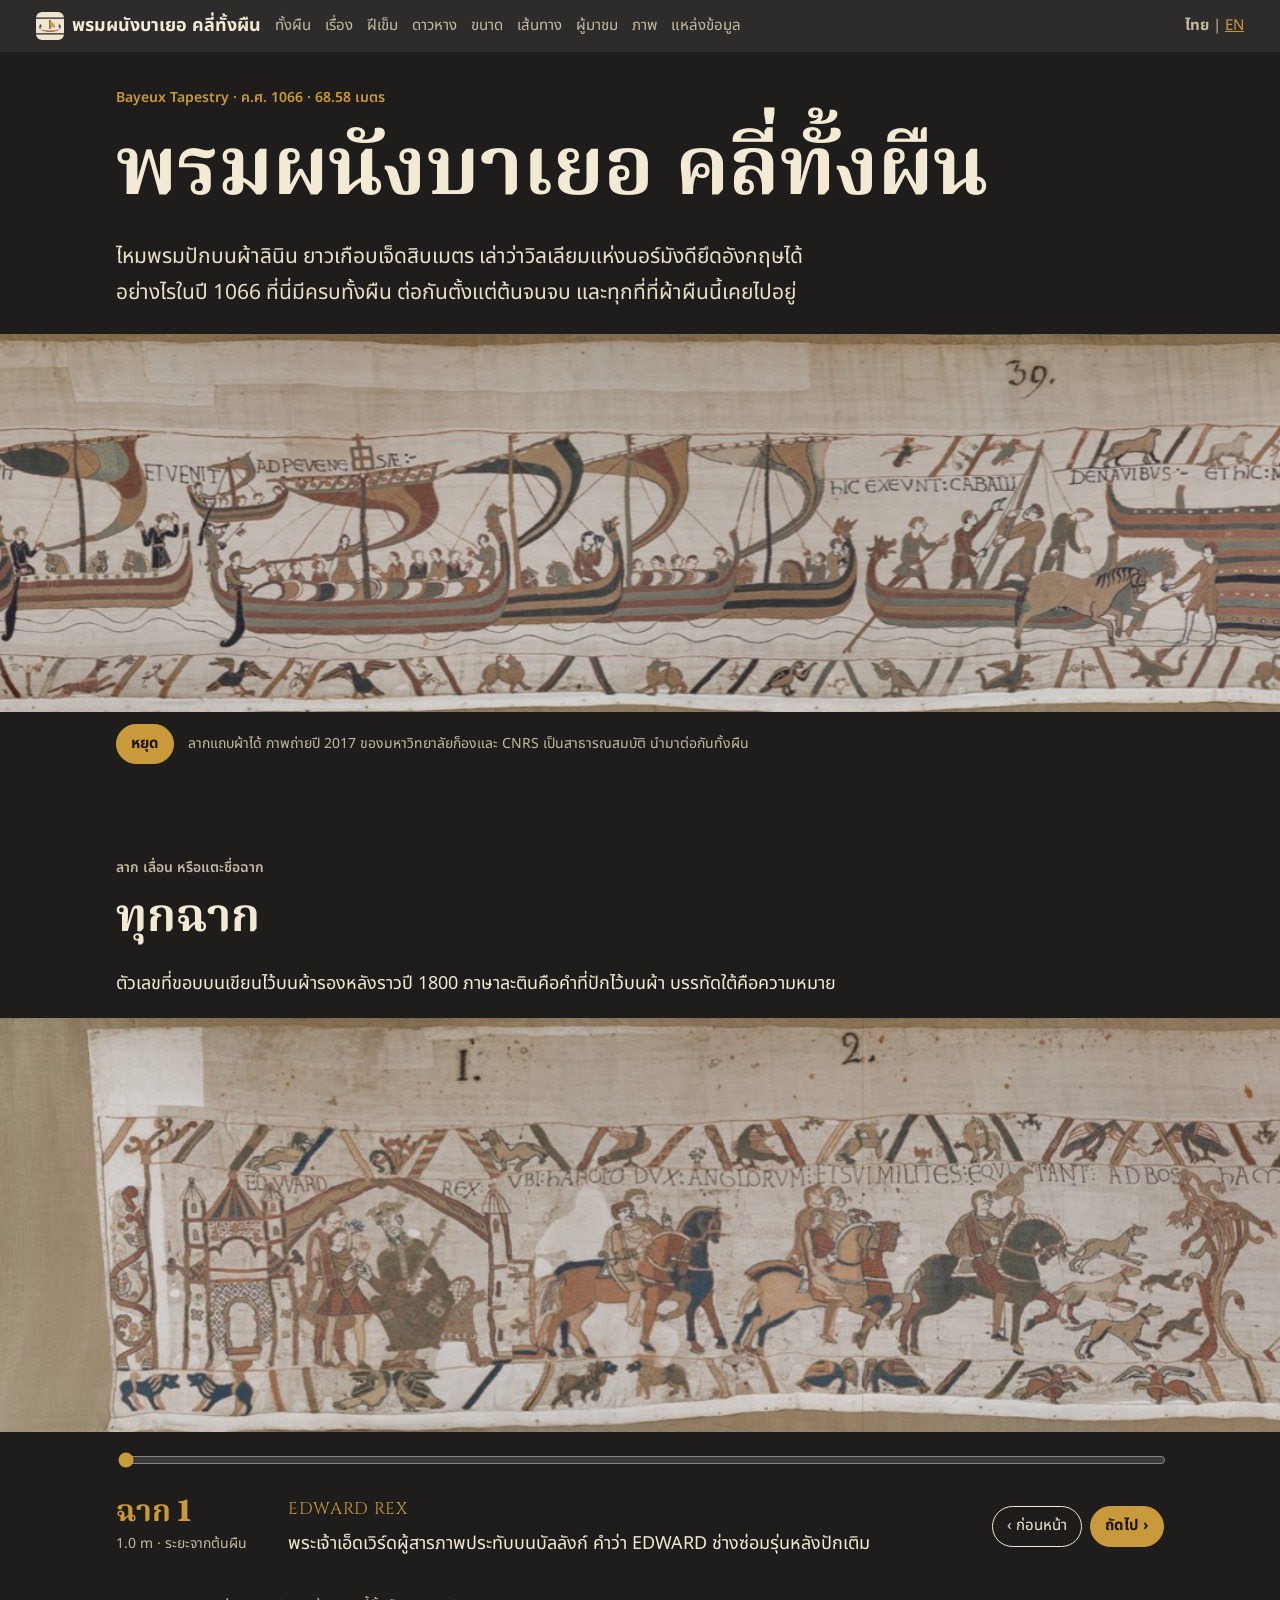
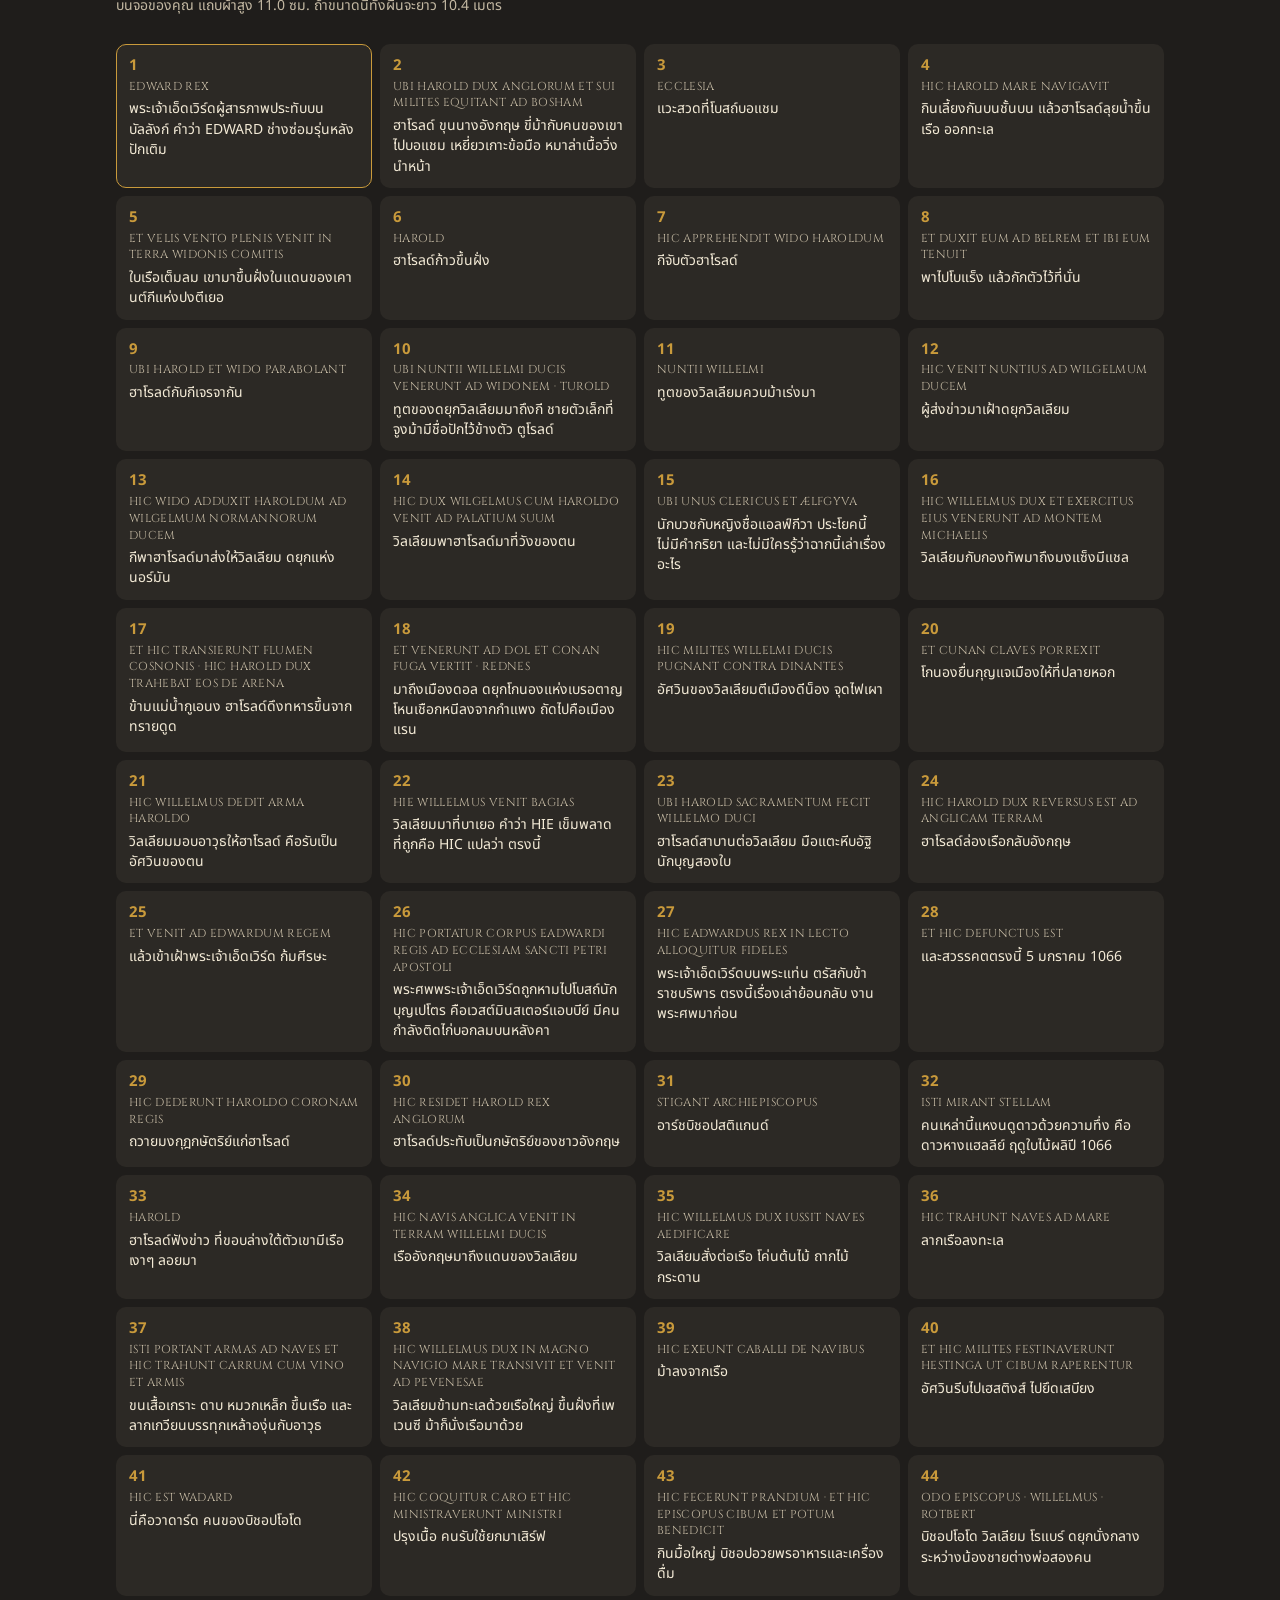
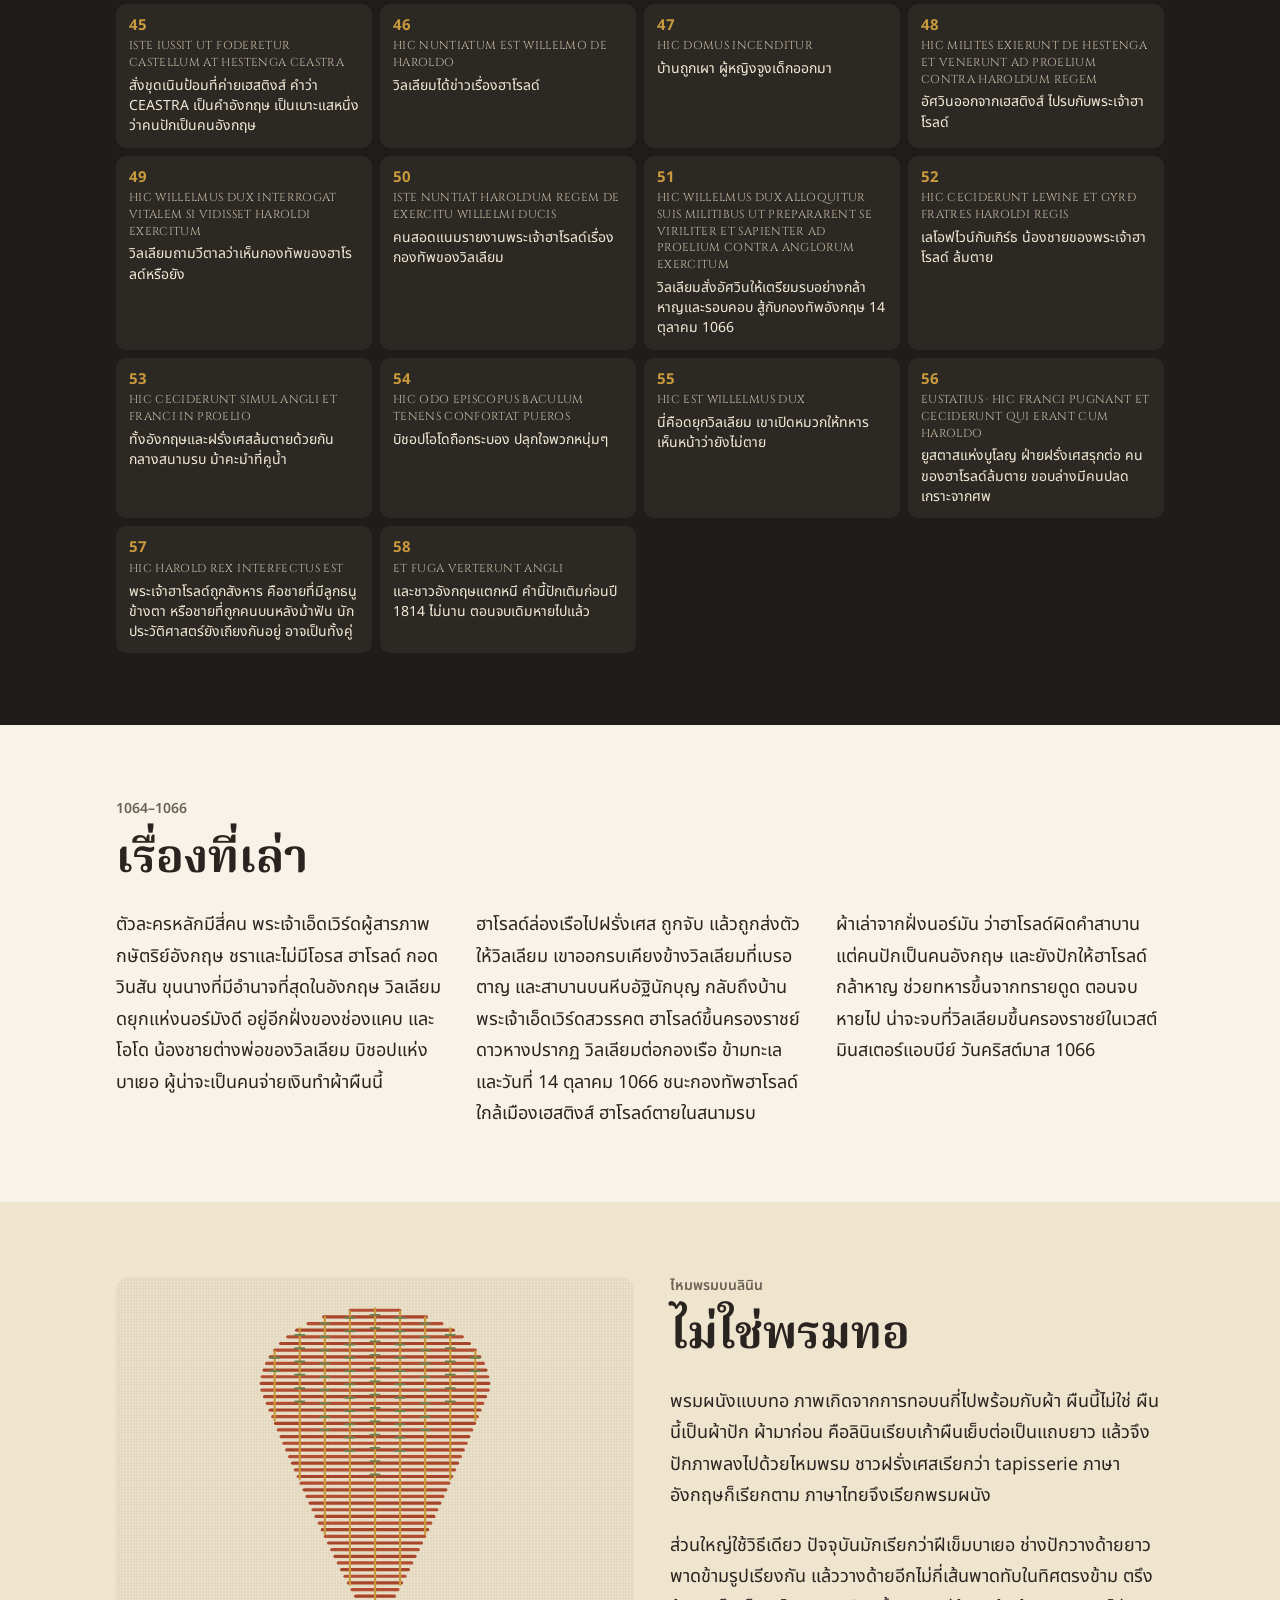
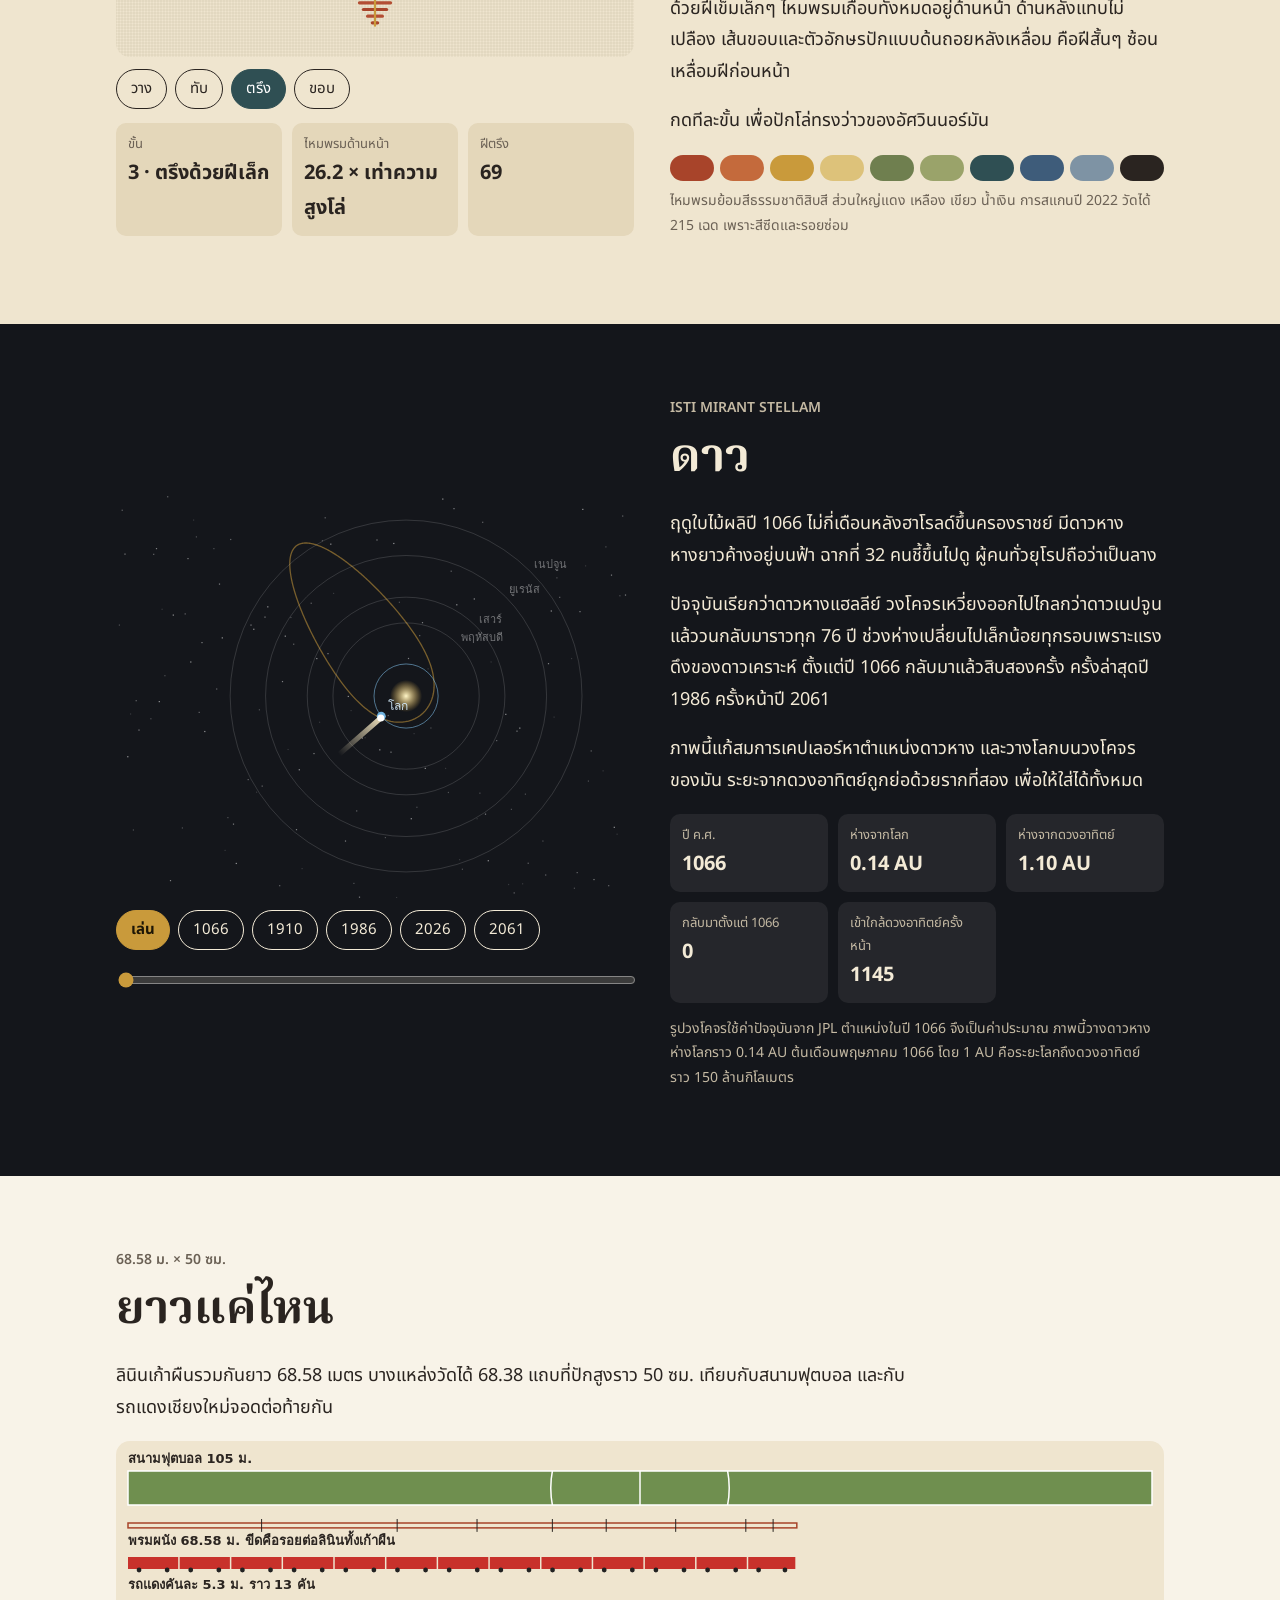
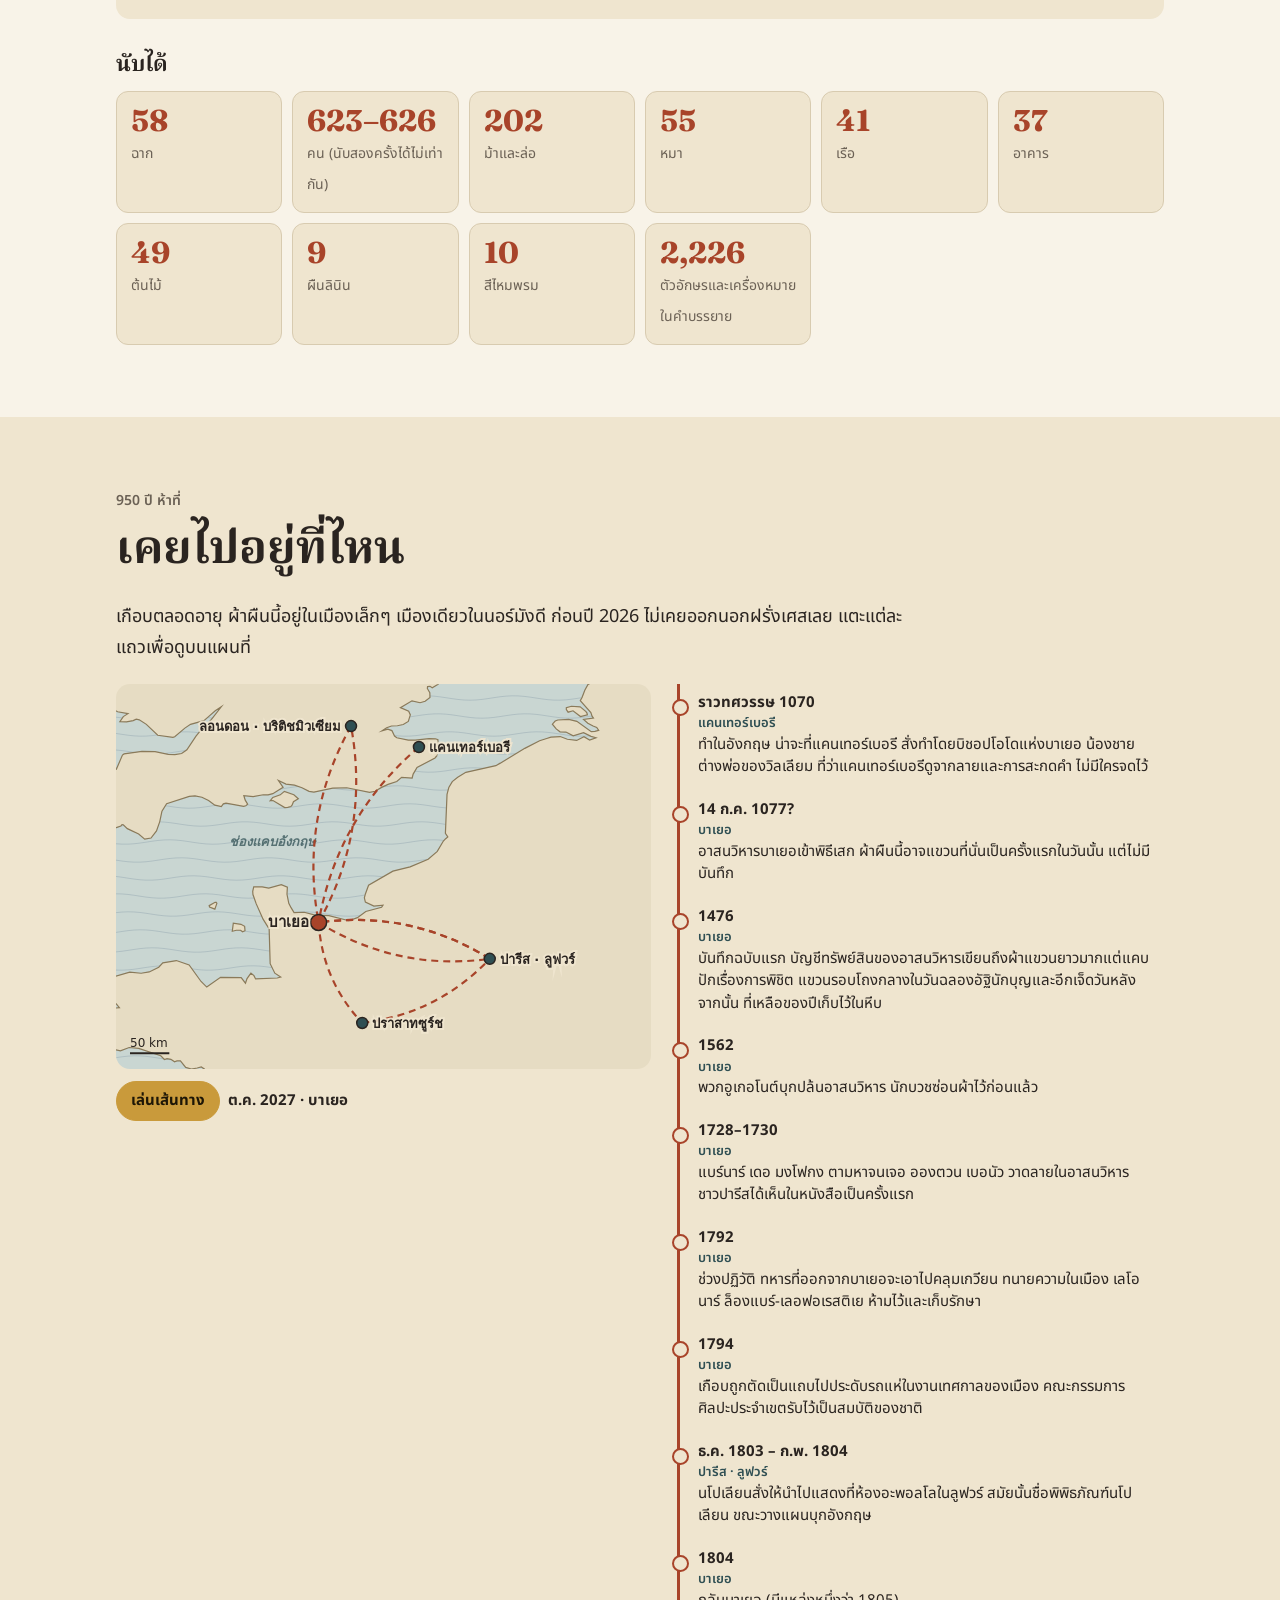
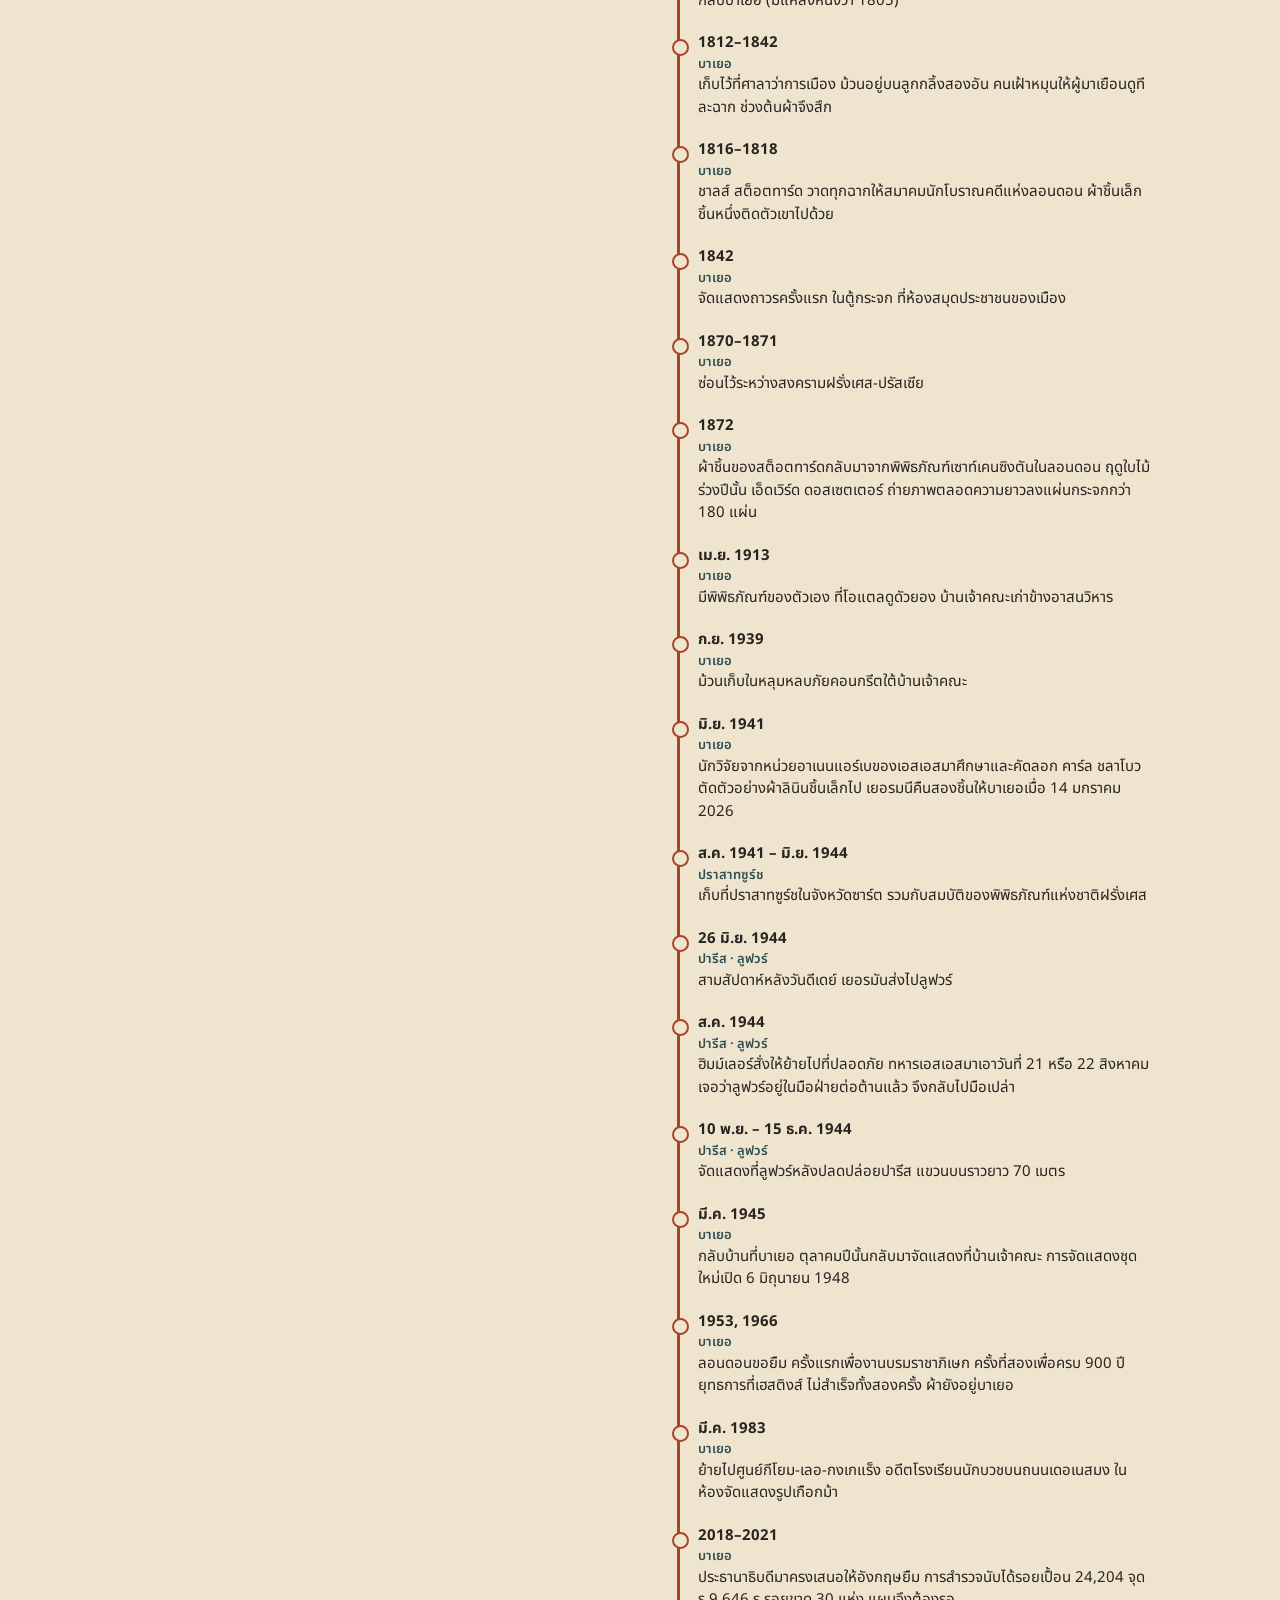
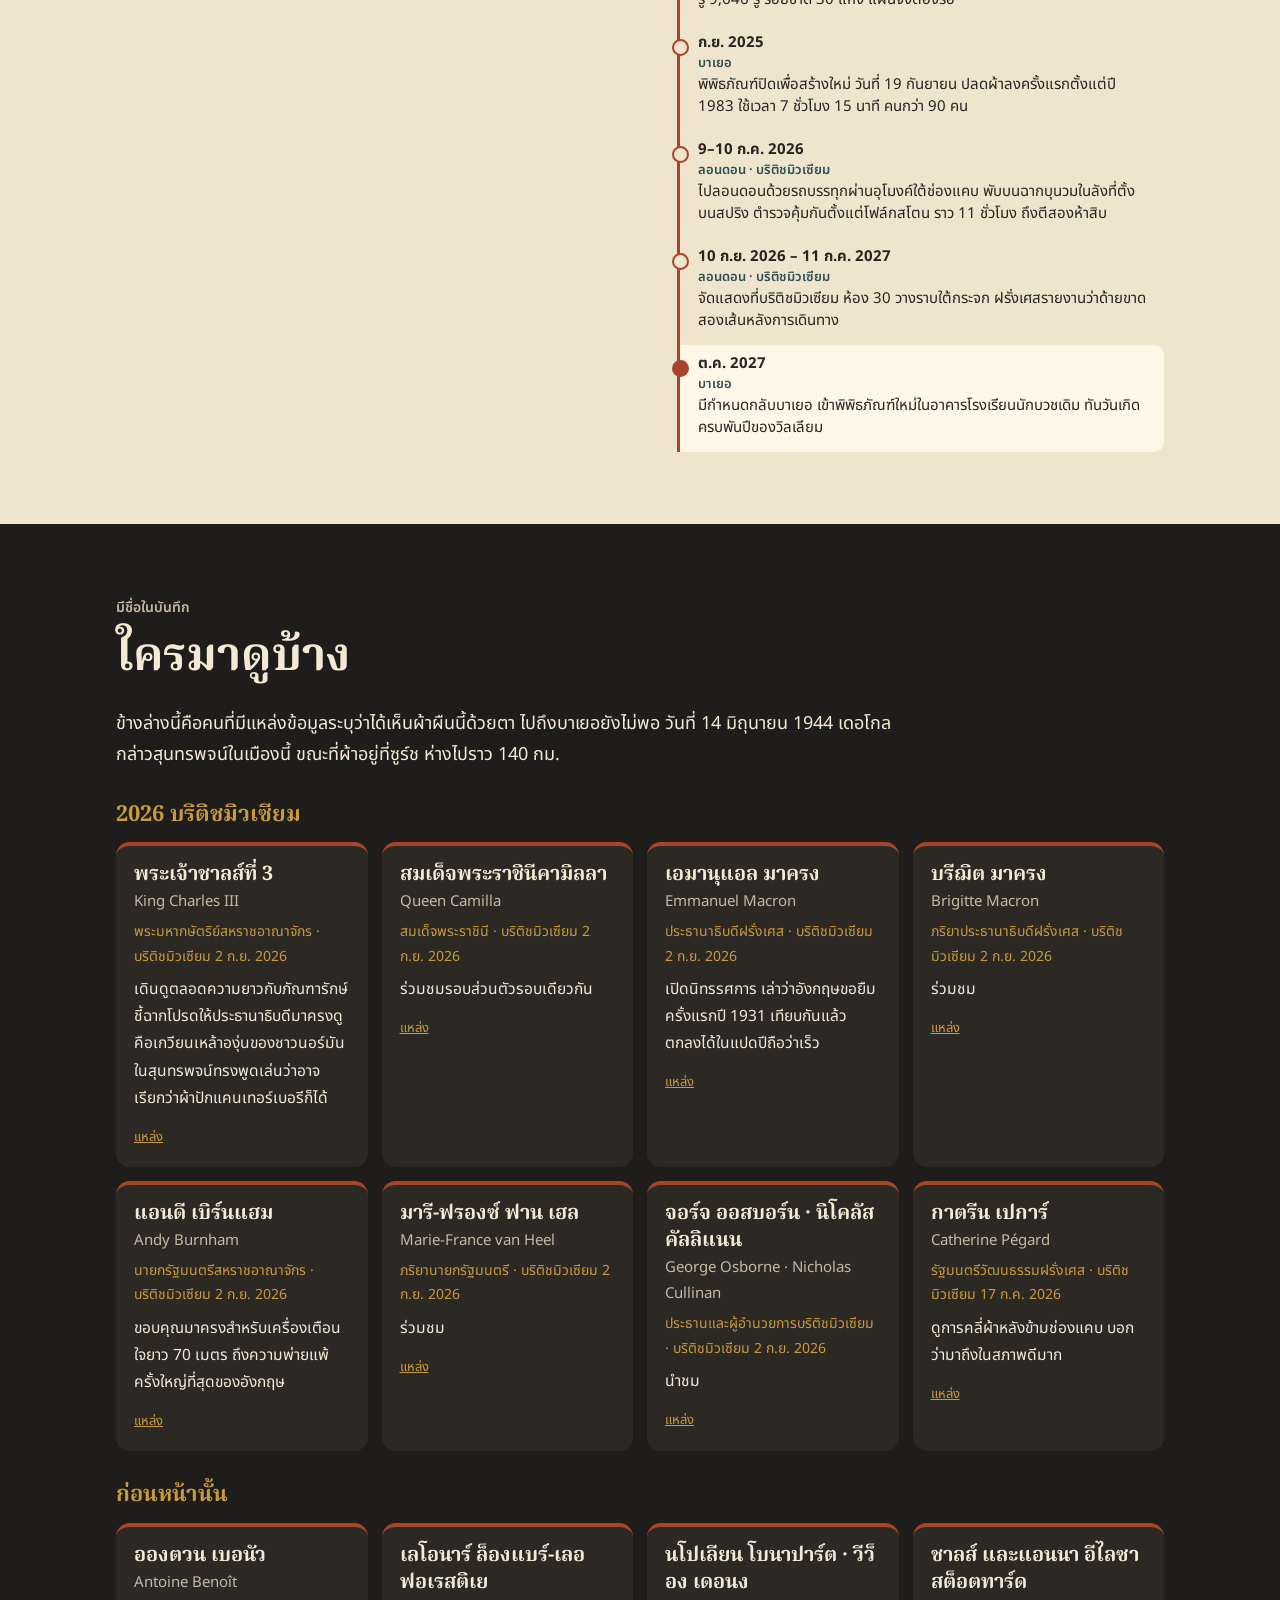
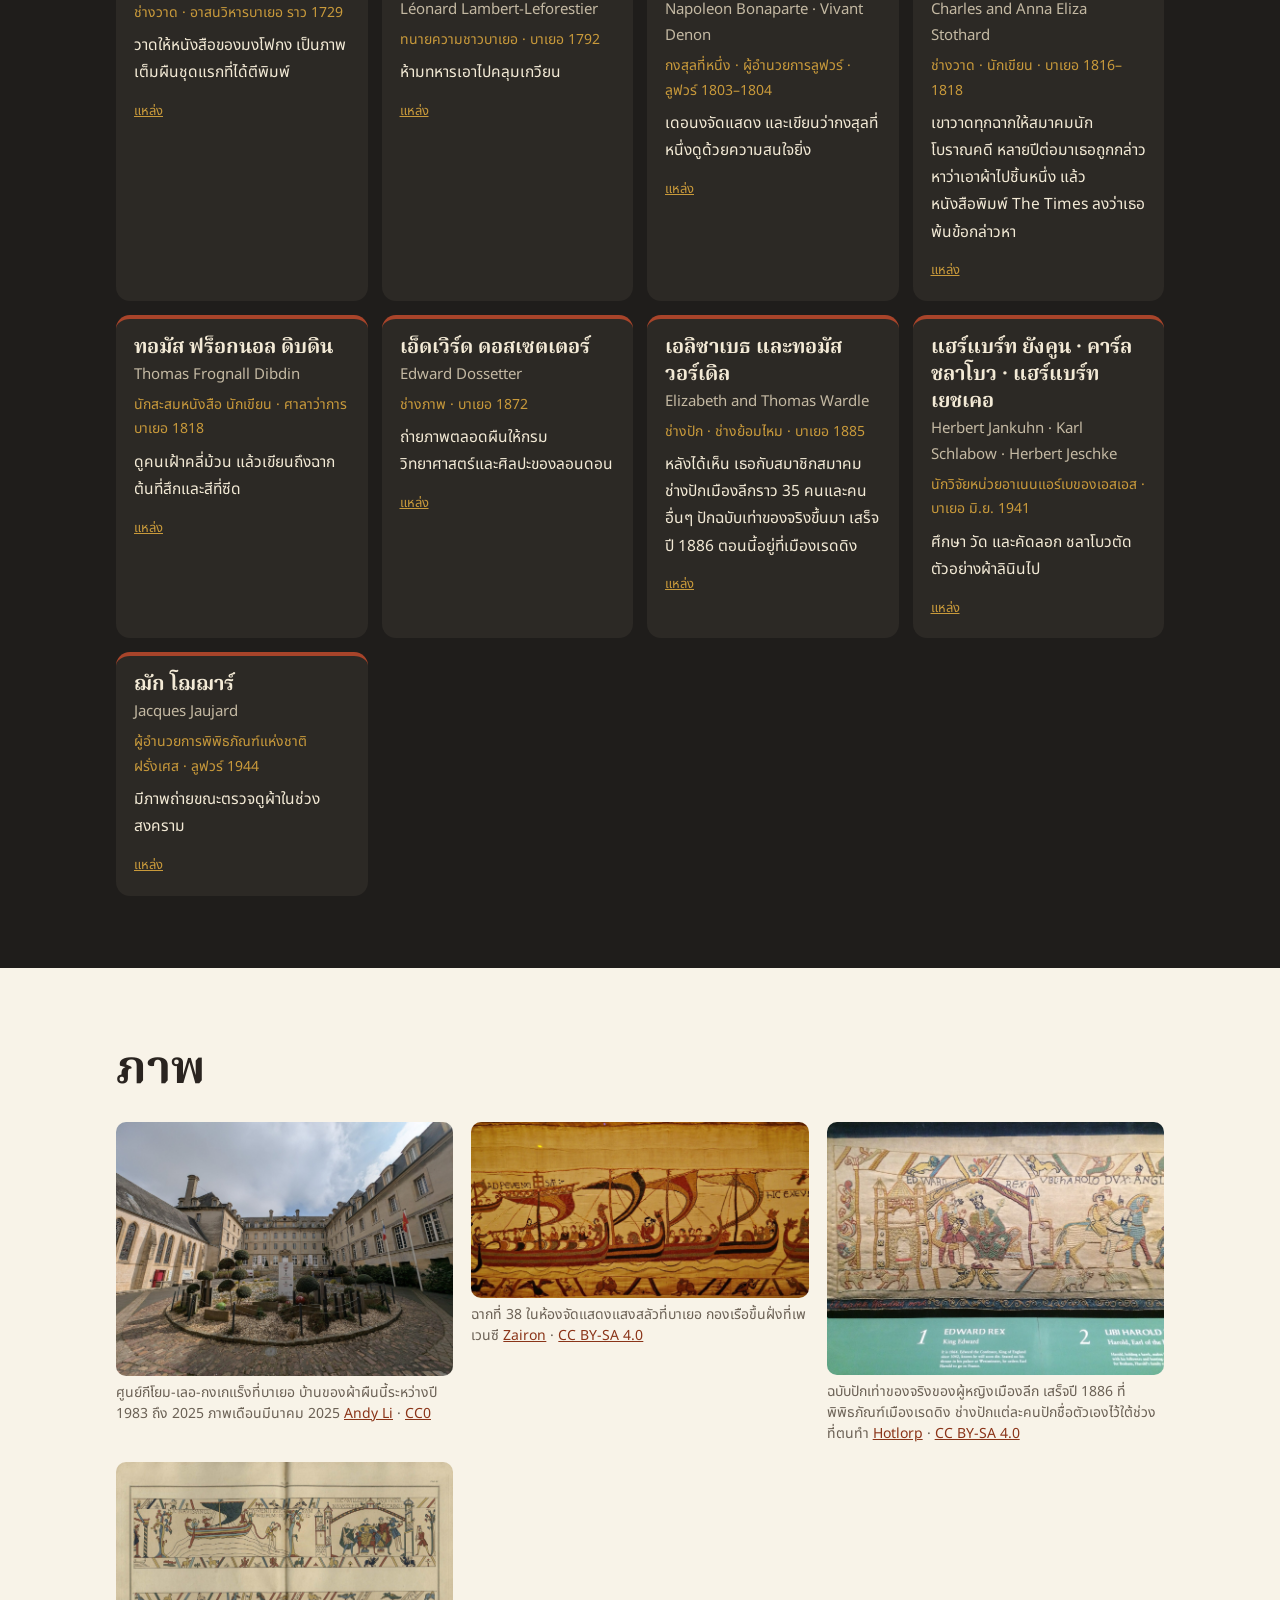
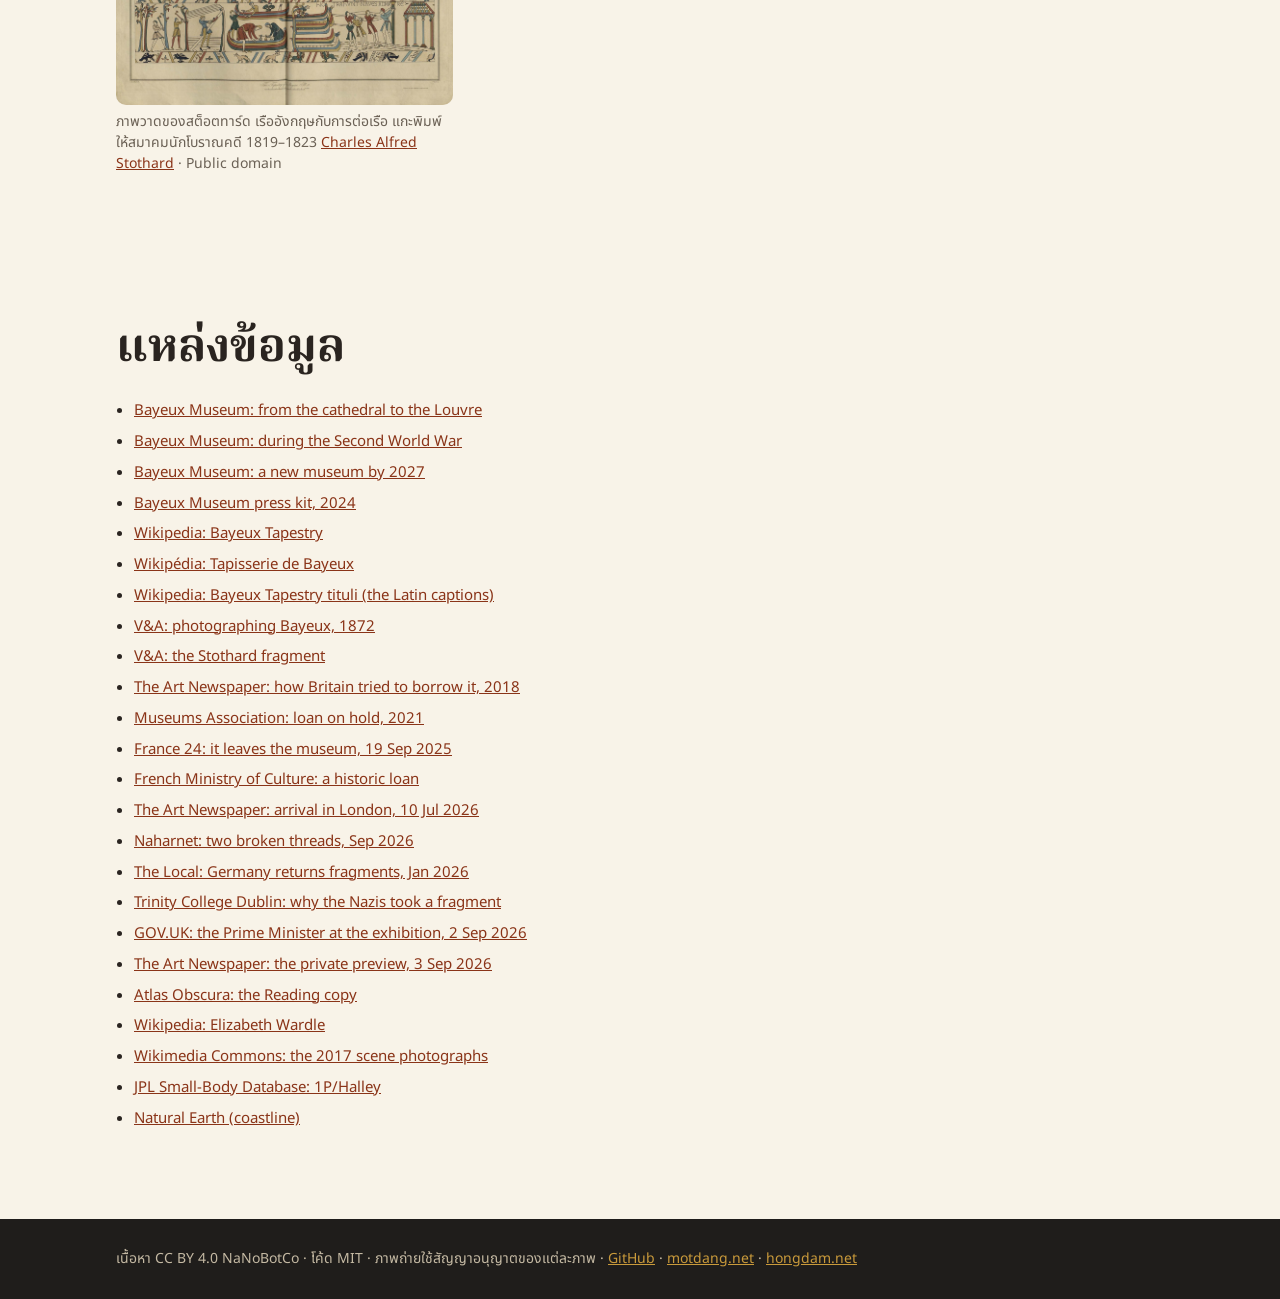
==== commit cdac4356: "Share card for the Thai page Co-Authored-By: Claude Sonnet 5.5 <noreply@anthropic.com>" ====
--- a/docs/th/index.html
+++ b/docs/th/index.html
@@ -8,12 +8,9 @@
 <link rel="canonical" href="https://nanobotco.github.io/bayeux-tapestry/th/">
 <link rel="alternate" hreflang="en" href="https://nanobotco.github.io/bayeux-tapestry/"><link rel="alternate" hreflang="th" href="https://nanobotco.github.io/bayeux-tapestry/th/"><link rel="alternate" hreflang="x-default" href="https://nanobotco.github.io/bayeux-tapestry/">
 <meta property="og:type" content="website"><meta property="og:site_name" content="The Bayeux Tapestry, Unrolled · พรมผนังบาเยอ คลี่ทั้งผืน">
-<meta property="og:title" content="พรมผนังบาเยอ คลี่ทั้งผืน"><meta property="og:description" content="พรมผนังบาเยอทั้งผืน ครบ 58 ฉากพร้อมคำละติน ฝีเข็ม ดาวหางแฮลลีย์ เส้นทางจากแคนเทอร์เบอรีถึงบริติชมิวเซียม และใครมาดูบ้าง"><meta property="og:url" content="https://nanobotco.github.io/bayeux-tapestry/th/">
-<meta property="og:image" content="https://nanobotco.github.io/bayeux-tapestry/card.jpg"><meta property="og:image:secure_url" content="https://nanobotco.github.io/bayeux-tapestry/card.jpg"><meta property="og:image:type" content="image/jpeg">
-<meta property="og:image:width" content="1200"><meta property="og:image:height" content="630">
-<meta property="og:image:alt" content="William's fleet crossing the Channel on the Bayeux Tapestry, with the title">
+<meta property="og:title" content="พรมผนังบาเยอ คลี่ทั้งผืน"><meta property="og:description" content="พรมผนังบาเยอทั้งผืน ครบ 58 ฉากพร้อมคำละติน ฝีเข็ม ดาวหางแฮลลีย์ เส้นทางจากแคนเทอร์เบอรีถึงบริติชมิวเซียม และใครมาดูบ้าง">
+<meta property="og:image" content="https://nanobotco.github.io/bayeux-tapestry/og/th.jpg"><meta property="og:image:width" content="1200"><meta property="og:image:height" content="630"><meta property="og:image:type" content="image/jpeg"><meta property="og:image:alt" content="Card: พรมผนังบา⁠เยอ คลี่ทั้งผืน, The Bayeux Tapestry"><meta name="twitter:card" content="summary_large_image"><meta name="twitter:image" content="https://nanobotco.github.io/bayeux-tapestry/og/th.jpg"><meta name="twitter:image:alt" content="Card: พรมผนังบา⁠เยอ คลี่ทั้งผืน, The Bayeux Tapestry"><meta property="og:url" content="https://nanobotco.github.io/bayeux-tapestry/th/">
 <meta property="og:locale" content="th_TH"><meta property="og:locale:alternate" content="en_US">
-<meta name="twitter:card" content="summary_large_image"><meta name="twitter:image" content="https://nanobotco.github.io/bayeux-tapestry/card.jpg">
 <link rel="icon" href="../icon.svg" type="image/svg+xml">
 <link rel="alternate" type="text/plain" href="https://nanobotco.github.io/bayeux-tapestry/llms.txt" title="llms.txt">
 <link rel="preconnect" href="https://fonts.googleapis.com"><link rel="preconnect" href="https://fonts.gstatic.com" crossorigin>
